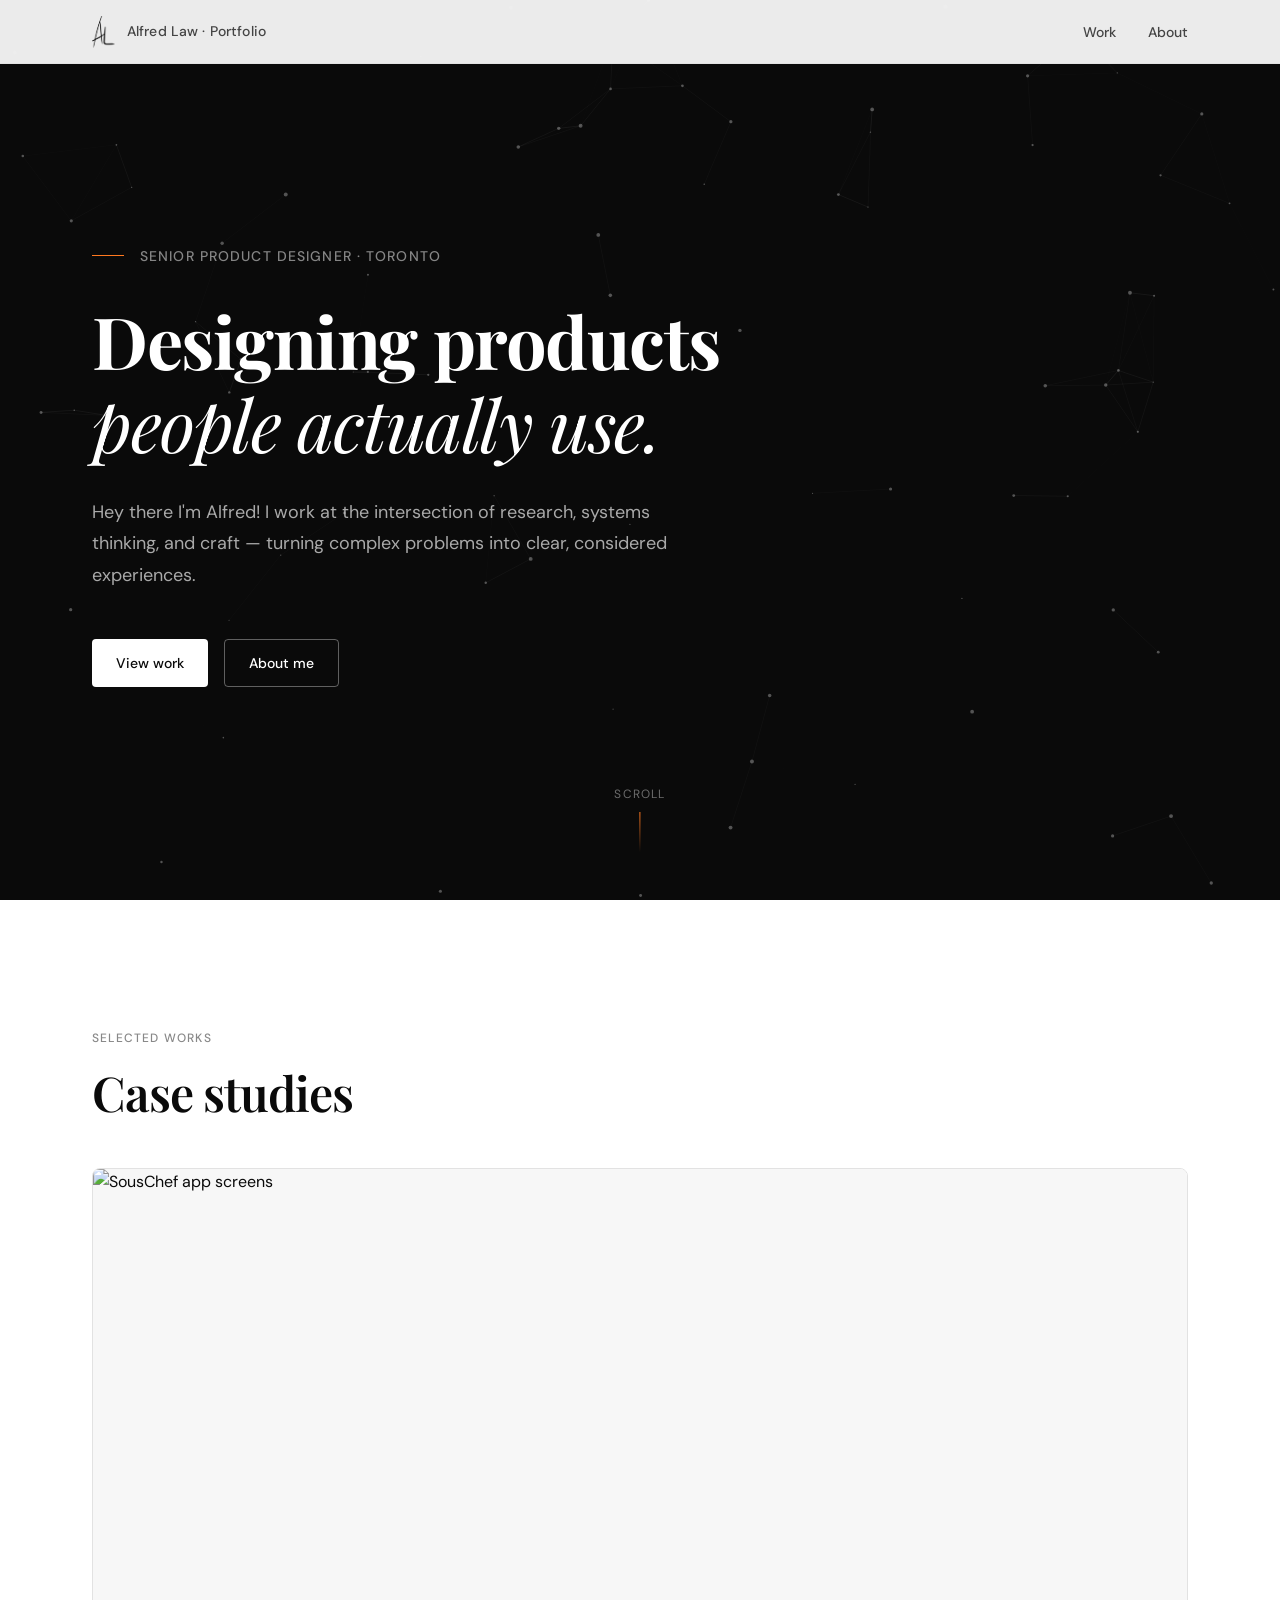
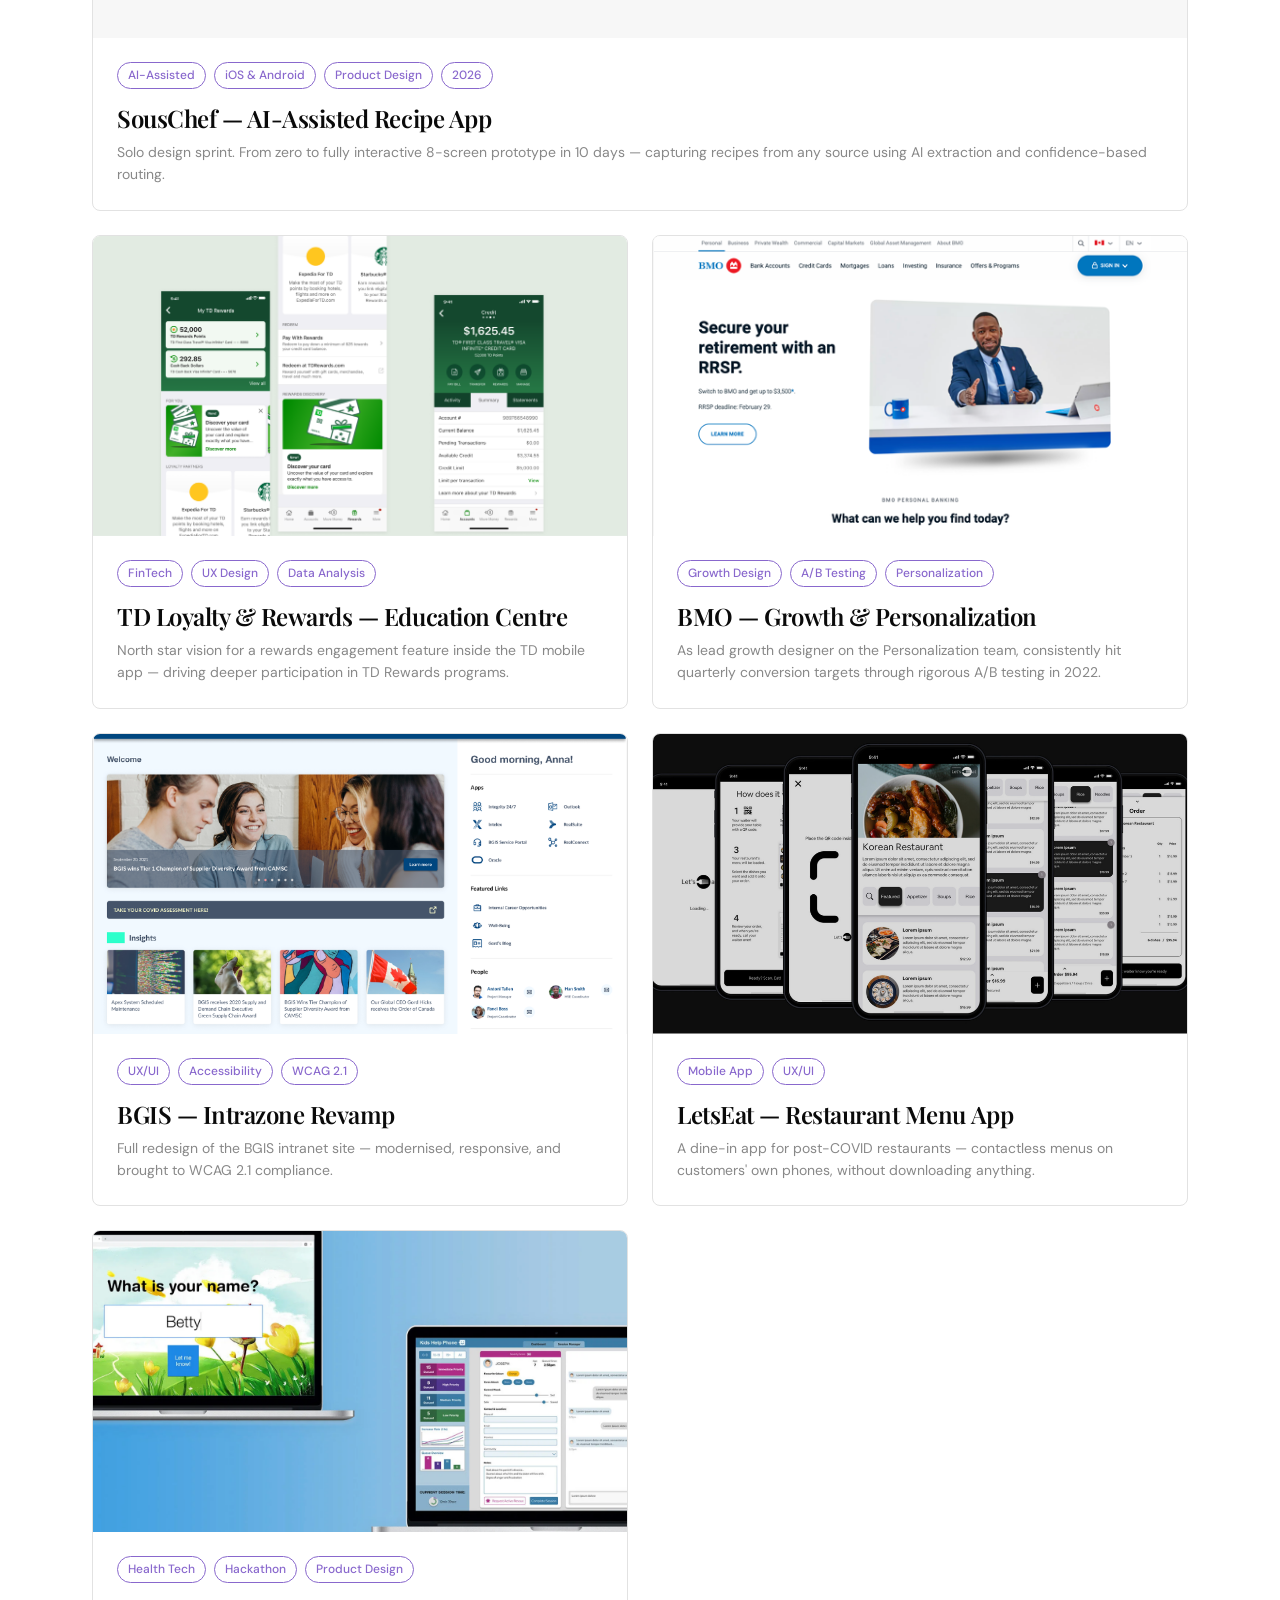
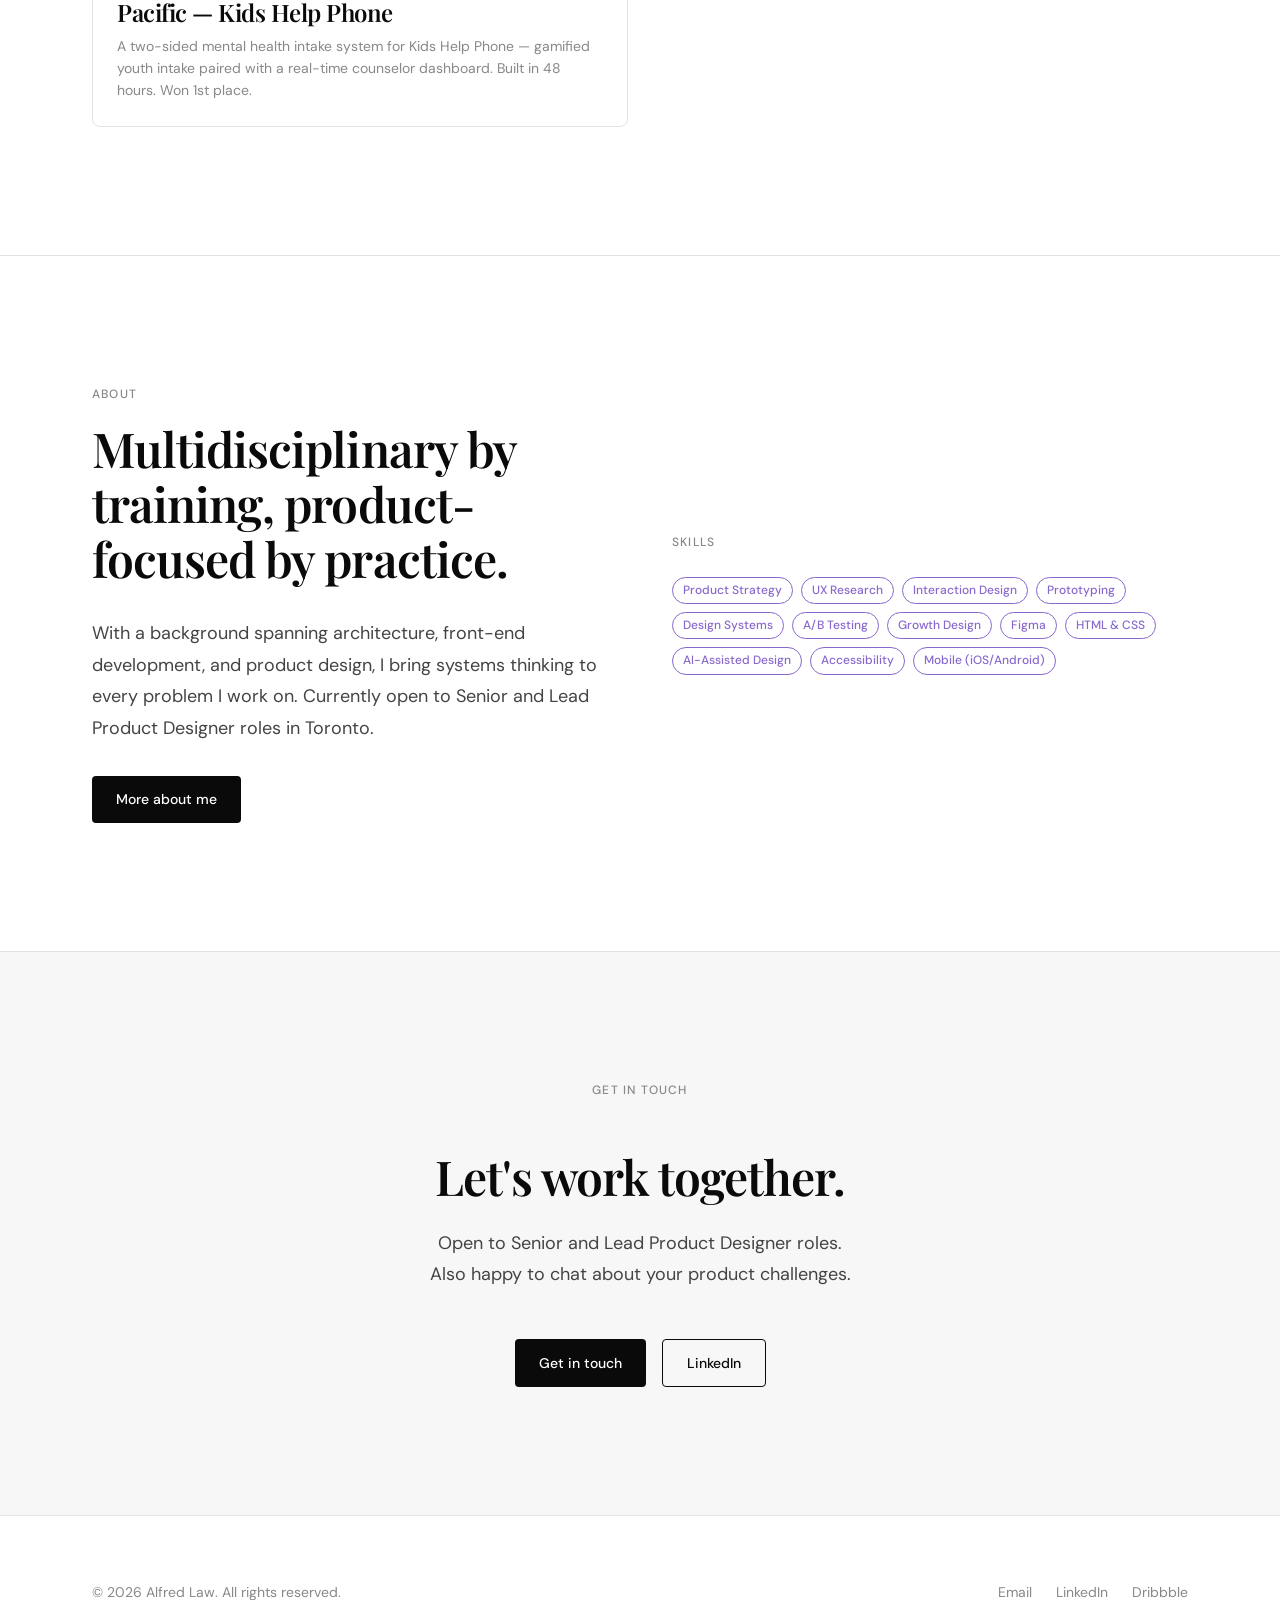
==== index.html @ 8d97e43a "Add purple and orange highlight to design system; apply across all pages - --color-mint (#B3EFC3): A" ====
<!DOCTYPE html>
<html lang="en">
<head>
  <meta charset="UTF-8" />
  <meta name="viewport" content="width=device-width, initial-scale=1.0" />
  <title>Alfred Law — Senior Product Designer</title>
  <meta name="description" content="Alfred Law is a Senior Product Designer based in Toronto, specialising in FinTech and consumer mobile products." />
  <link rel="stylesheet" href="style.css" />
  <style>
    /* ── Hero ── */
    .hero {
      position: relative;
      min-height: 100svh;
      display: flex;
      align-items: center;
      overflow: hidden;
      background: var(--color-ink);
    }

    #hero-canvas {
      position: absolute;
      inset: 0;
      width: 100%;
      height: 100%;
      pointer-events: none;
    }

    .hero__content {
      position: relative;
      z-index: 1;
      padding: var(--space-16) 0 var(--space-12);
    }

    .hero__eyebrow {
      display: flex;
      align-items: center;
      gap: var(--space-2);
      margin-bottom: var(--space-4);
    }

    .hero__eyebrow::before {
      content: '';
      display: block;
      width: 32px;
      height: 1px;
      background: var(--color-highlight);
    }

    /* Inverted hero text & controls */
    .hero .label { color: rgba(255,255,255,0.5); font-size: var(--size-sm); letter-spacing: 0.08em; }
    .hero h1 { color: var(--color-bg); }
    .hero .hero__sub { color: rgba(255,255,255,0.65); }
    .hero .btn--primary { background: var(--color-bg); color: var(--color-ink); }
    .hero .btn--primary:hover { background: rgba(255,255,255,0.85); }
    .hero .btn--outline { border-color: rgba(255,255,255,0.35); color: var(--color-bg); }
    .hero .btn--outline:hover { background: rgba(255,255,255,0.1); color: var(--color-bg); }

    .hero__headline {
      margin-bottom: var(--space-4);
    }

    .hero__headline em {
      font-style: italic;
      font-weight: 400;
    }

    .hero__sub {
      margin-bottom: var(--space-6);
      font-size: var(--size-md);
      max-width: 52ch;
    }

    .hero__actions {
      display: flex;
      gap: var(--space-2);
      flex-wrap: wrap;
    }

    .hero__scroll {
      position: absolute;
      bottom: var(--space-6);
      left: 50%;
      transform: translateX(-50%);
      display: flex;
      flex-direction: column;
      align-items: center;
      gap: var(--space-1);
      z-index: 1;
      animation: bounce 2s ease-in-out infinite;
    }

    .hero__scroll span {
      font-size: var(--size-xs);
      letter-spacing: 0.1em;
      text-transform: uppercase;
      color: rgba(255,255,255,0.4);
    }

    .hero__scroll::after {
      content: '';
      display: block;
      width: 1px;
      height: 40px;
      background: linear-gradient(to bottom, var(--color-highlight), transparent);
    }

    @keyframes bounce {
      0%, 100% { transform: translateX(-50%) translateY(0); }
      50%       { transform: translateX(-50%) translateY(6px); }
    }

    /* ── Works ── */
    .works { padding: var(--space-16) 0; }

    .section-header {
      display: flex;
      align-items: flex-end;
      justify-content: space-between;
      margin-bottom: var(--space-6);
    }

    @media (max-width: 640px) {
      .section-header { flex-direction: column; align-items: flex-start; gap: var(--space-2); }
    }

    /* ── About Strip ── */
    .about-strip {
      padding: var(--space-16) 0;
      border-top: 1px solid var(--color-border);
      border-bottom: 1px solid var(--color-border);
    }

    .about-strip__inner {
      display: grid;
      grid-template-columns: 1fr 1fr;
      gap: var(--space-8);
      align-items: center;
    }

    @media (max-width: 768px) {
      .about-strip__inner { grid-template-columns: 1fr; }
    }

    .skills-list {
      display: flex;
      flex-wrap: wrap;
      gap: var(--space-1);
      margin-top: var(--space-3);
    }

    /* ── Contact ── */
    .contact {
      padding: var(--space-16) 0;
      text-align: center;
    }

    .contact h2 { margin-bottom: var(--space-3); }
    .contact p  { margin: 0 auto var(--space-6); }
  </style>
</head>
<body>

  <!-- NAV -->
  <nav class="nav" role="navigation" aria-label="Main">
    <div class="nav__inner">
      <a href="index.html" class="nav__logo" aria-label="Alfred Law — home" style="display:flex;align-items:center;gap:12px;">
        <img src="assets/images/AL.webp" alt="AL" />
        <span style="font-size:var(--size-sm);font-weight:500;color:var(--color-ink-2);letter-spacing:0.01em;">Alfred Law · Portfolio</span>
      </a>
      <ul class="nav__links" id="nav-links" role="list">
        <li><a href="/">Work</a></li>
        <li><a href="about.html">About</a></li>
      </ul>
      <button class="nav__hamburger" aria-label="Toggle menu" aria-expanded="false" aria-controls="nav-links">
        <span></span><span></span><span></span>
      </button>
    </div>
  </nav>

  <!-- HERO -->
  <section class="hero">
    <canvas id="hero-canvas" aria-hidden="true"></canvas>
    <div class="container">
      <div class="hero__content">
        <div class="hero__eyebrow">
          <span class="label">Senior Product Designer · Toronto</span>
        </div>
        <h1 class="hero__headline fade-up">
          Designing products<br>
          <em>people actually use.</em>
        </h1>
        <p class="hero__sub fade-up">
          Hey there I'm Alfred! I work at the intersection of research, systems thinking, and craft — turning complex problems into clear, considered experiences.
        </p>
        <div class="hero__actions fade-up">
          <a href="#works" class="btn btn--primary">View work</a>
          <a href="about.html" class="btn btn--outline">About me</a>
        </div>
      </div>
    </div>
    <div class="hero__scroll" aria-hidden="true">
      <span>Scroll</span>
    </div>
  </section>

  <!-- SELECTED WORKS -->
  <section class="works" id="works">
    <div class="container">
      <div class="section-header">
        <div>
          <p class="label mb-2">Selected works</p>
          <h2>Case studies</h2>
        </div>
      </div>

      <div class="work-grid" data-stagger>

        <!-- SousChef — FEATURED -->
        <a href="work/souschef.html" class="work-card fade-up" style="grid-column: 1 / -1;">
          <div class="work-card__thumb" style="aspect-ratio: 21/9;">
            <img src="assets/images/souschef-cover.png" alt="SousChef app screens" loading="lazy" />
          </div>
          <div class="work-card__body">
            <div class="work-card__tags">
              <span class="tag">AI-Assisted</span>
              <span class="tag">iOS & Android</span>
              <span class="tag">Product Design</span>
              <span class="tag">2026</span>
            </div>
            <h3 class="work-card__title">SousChef — AI-Assisted Recipe App</h3>
            <p class="work-card__desc">Solo design sprint. From zero to fully interactive 8-screen prototype in 10 days — capturing recipes from any source using AI extraction and confidence-based routing.</p>
          </div>
        </a>

        <!-- TD -->
        <a href="work/td-ec.html" class="work-card fade-up">
          <div class="work-card__thumb">
            <img src="assets/images/td-cover.png" alt="TD Loyalty Education Centre" loading="lazy" />
          </div>
          <div class="work-card__body">
            <div class="work-card__tags">
              <span class="tag">FinTech</span>
              <span class="tag">UX Design</span>
              <span class="tag">Data Analysis</span>
            </div>
            <h3 class="work-card__title">TD Loyalty & Rewards — Education Centre</h3>
            <p class="work-card__desc">North star vision for a rewards engagement feature inside the TD mobile app — driving deeper participation in TD Rewards programs.</p>
          </div>
        </a>

        <!-- BMO -->
        <a href="work/bmo.html" class="work-card fade-up">
          <div class="work-card__thumb">
            <img src="assets/images/bmo-cover.png" alt="BMO Personalization" loading="lazy" />
          </div>
          <div class="work-card__body">
            <div class="work-card__tags">
              <span class="tag">Growth Design</span>
              <span class="tag">A/B Testing</span>
              <span class="tag">Personalization</span>
            </div>
            <h3 class="work-card__title">BMO — Growth & Personalization</h3>
            <p class="work-card__desc">As lead growth designer on the Personalization team, consistently hit quarterly conversion targets through rigorous A/B testing in 2022.</p>
          </div>
        </a>

        <!-- BGIS -->
        <a href="work/bgis.html" class="work-card fade-up">
          <div class="work-card__thumb">
            <img src="assets/images/bgis-cover.png" alt="BGIS Intrazone" loading="lazy" />
          </div>
          <div class="work-card__body">
            <div class="work-card__tags">
              <span class="tag">UX/UI</span>
              <span class="tag">Accessibility</span>
              <span class="tag">WCAG 2.1</span>
            </div>
            <h3 class="work-card__title">BGIS — Intrazone Revamp</h3>
            <p class="work-card__desc">Full redesign of the BGIS intranet site — modernised, responsive, and brought to WCAG 2.1 compliance.</p>
          </div>
        </a>

        <!-- LetsEat -->
        <a href="work/letseat.html" class="work-card fade-up">
          <div class="work-card__thumb">
            <img src="assets/images/letseat-cover.png" alt="LetsEat app" loading="lazy" />
          </div>
          <div class="work-card__body">
            <div class="work-card__tags">
              <span class="tag">Mobile App</span>
              <span class="tag">UX/UI</span>
            </div>
            <h3 class="work-card__title">LetsEat — Restaurant Menu App</h3>
            <p class="work-card__desc">A dine-in app for post-COVID restaurants — contactless menus on customers' own phones, without downloading anything.</p>
          </div>
        </a>

        <!-- Pacific -->
        <a href="work/pacific.html" class="work-card fade-up">
          <div class="work-card__thumb">
            <img src="assets/images/pacific-cover.png" alt="Pacific — Kids Help Phone intake system" loading="lazy" />
          </div>
          <div class="work-card__body">
            <div class="work-card__tags">
              <span class="tag">Health Tech</span>
              <span class="tag">Hackathon</span>
              <span class="tag">Product Design</span>
            </div>
            <h3 class="work-card__title">Pacific — Kids Help Phone</h3>
            <p class="work-card__desc">A two-sided mental health intake system for Kids Help Phone — gamified youth intake paired with a real-time counselor dashboard. Built in 48 hours. Won 1st place.</p>
          </div>
        </a>

      </div>
    </div>
  </section>

  <!-- ABOUT STRIP -->
  <section class="about-strip">
    <div class="container">
      <div class="about-strip__inner">
        <div class="fade-up">
          <p class="label mb-2">About</p>
          <h2 class="mb-4">Multidisciplinary by training, product-focused by practice.</h2>
          <p>With a background spanning architecture, front-end development, and product design, I bring systems thinking to every problem I work on. Currently open to Senior and Lead Product Designer roles in Toronto.</p>
          <div class="hero__actions" style="margin-top: var(--space-4);">
            <a href="about.html" class="btn btn--primary">More about me</a>
          </div>
        </div>
        <div class="fade-up">
          <p class="label mb-2">Skills</p>
          <div class="skills-list">
            <span class="tag">Product Strategy</span>
            <span class="tag">UX Research</span>
            <span class="tag">Interaction Design</span>
            <span class="tag">Prototyping</span>
            <span class="tag">Design Systems</span>
            <span class="tag">A/B Testing</span>
            <span class="tag">Growth Design</span>
            <span class="tag">Figma</span>
            <span class="tag">HTML & CSS</span>
            <span class="tag">AI-Assisted Design</span>
            <span class="tag">Accessibility</span>
            <span class="tag">Mobile (iOS/Android)</span>
          </div>
        </div>
      </div>
    </div>
  </section>

  <!-- CONTACT -->
  <section class="contact" style="background:#f7f7f7;">
    <div class="container">
      <p class="label mb-2">Get in touch</p>
      <h2 class="mb-4 fade-up">Let's work together.</h2>
      <p class="fade-up">Open to Senior and Lead Product Designer roles.<br>Also happy to chat about your product challenges.</p>
      <div class="hero__actions" style="justify-content: center;" class="fade-up">
        <a href="mailto:alfred.lawsn@gmail.com" class="btn btn--primary">Get in touch</a>
        <a href="https://www.linkedin.com/in/alfredlaw/" target="_blank" rel="noopener" class="btn btn--outline">LinkedIn</a>
      </div>
    </div>
  </section>

  <!-- FOOTER -->
  <footer class="footer">
    <div class="container">
      <div class="footer__inner">
        <p class="footer__copy">© 2026 Alfred Law. All rights reserved.</p>
        <div class="footer__links">
          <a href="mailto:alfred.lawsn@gmail.com">Email</a>
          <a href="https://www.linkedin.com/in/alfredlaw/" target="_blank" rel="noopener">LinkedIn</a>
          <a href="https://dribbble.com/iamalfred" target="_blank" rel="noopener">Dribbble</a>
        </div>
      </div>
    </div>
  </footer>

  <script src="script.js"></script>
  <script>
    // ── Hero Canvas Animation ──────────────────
    (() => {
      const canvas = document.getElementById('hero-canvas');
      const ctx    = canvas.getContext('2d');
      let W, H, particles;
      let mouse = { x: -9999, y: -9999 };

      const COUNT       = 80;
      const MAX_DIST    = 120;
      const MOUSE_DIST  = 160;

      function resize() {
        W = canvas.width  = canvas.offsetWidth;
        H = canvas.height = canvas.offsetHeight;
        init();
      }

      function init() {
        particles = Array.from({ length: COUNT }, () => ({
          x:  Math.random() * W,
          y:  Math.random() * H,
          vx: (Math.random() - 0.5) * 0.3,
          vy: (Math.random() - 0.5) * 0.3,
          r:  Math.random() * 1.5 + 0.5,
        }));
      }

      function draw() {
        ctx.clearRect(0, 0, W, H);

        // Move
        particles.forEach(p => {
          p.x += p.vx;
          p.y += p.vy;
          if (p.x < 0 || p.x > W) p.vx *= -1;
          if (p.y < 0 || p.y > H) p.vy *= -1;
        });

        // Lines
        for (let i = 0; i < particles.length; i++) {
          for (let j = i + 1; j < particles.length; j++) {
            const dx   = particles[i].x - particles[j].x;
            const dy   = particles[i].y - particles[j].y;
            const dist = Math.sqrt(dx * dx + dy * dy);
            if (dist < MAX_DIST) {
              ctx.beginPath();
              ctx.moveTo(particles[i].x, particles[i].y);
              ctx.lineTo(particles[j].x, particles[j].y);
              ctx.strokeStyle = `rgba(255,255,255,${0.12 * (1 - dist / MAX_DIST)})`;
              ctx.lineWidth   = 0.6;
              ctx.stroke();
            }
          }

          // Mouse repel
          const mdx  = particles[i].x - mouse.x;
          const mdy  = particles[i].y - mouse.y;
          const mdist = Math.sqrt(mdx * mdx + mdy * mdy);
          if (mdist < MOUSE_DIST) {
            const force = (MOUSE_DIST - mdist) / MOUSE_DIST * 0.6;
            particles[i].vx += (mdx / mdist) * force;
            particles[i].vy += (mdy / mdist) * force;
            // Dampen
            particles[i].vx *= 0.95;
            particles[i].vy *= 0.95;
          }
        }

        // Dots
        particles.forEach(p => {
          ctx.beginPath();
          ctx.arc(p.x, p.y, p.r, 0, Math.PI * 2);
          ctx.fillStyle = 'rgba(255,255,255,0.3)';
          ctx.fill();
        });

        requestAnimationFrame(draw);
      }

      window.addEventListener('resize', resize);
      document.addEventListener('mousemove', e => {
        const rect = canvas.getBoundingClientRect();
        mouse.x = e.clientX - rect.left;
        mouse.y = e.clientY - rect.top;
      });

      // Respect reduced motion
      if (!window.matchMedia('(prefers-reduced-motion: reduce)').matches) {
        resize();
        draw();
      }
    })();
  </script>
</body>
</html>
---- style.css ----
/* ============================================
   ALFRED LAW — DESIGN SYSTEM
   Black & White Editorial
   ============================================ */

@import url('https://fonts.googleapis.com/css2?family=Playfair+Display:ital,wght@0,400;0,600;0,700;1,400&family=DM+Sans:wght@300;400;500&display=swap');

/* ── Tokens ── */
:root {
  --color-bg:           #FFFFFF;
  --color-surface:      #F7F7F7;
  --color-ink:          #0A0A0A;
  --color-ink-2:        #444444;
  --color-ink-3:        #888888;
  --color-border:       #E2E2E2;
  --color-accent:       #0A0A0A;
  --color-mint:         #B3EFC3;
  --color-purple:       #8968CD;
  --color-highlight:    #FF781F;

  --font-display:       'Playfair Display', Georgia, serif;
  --font-body:          'DM Sans', system-ui, sans-serif;

  --size-xs:  0.75rem;   /* 12px */
  --size-sm:  0.875rem;  /* 14px */
  --size-base:1rem;      /* 16px */
  --size-md:  1.125rem;  /* 18px */
  --size-lg:  1.5rem;    /* 24px */
  --size-xl:  2rem;      /* 32px */
  --size-2xl: 3rem;      /* 48px */
  --size-3xl: 4.5rem;    /* 72px */

  --space-1:  0.5rem;
  --space-2:  1rem;
  --space-3:  1.5rem;
  --space-4:  2rem;
  --space-6:  3rem;
  --space-8:  4rem;
  --space-12: 6rem;
  --space-16: 8rem;

  --radius-sm: 4px;
  --radius-md: 8px;

  --transition: 200ms ease;
  --max-width: 1160px;
}

/* ── Reset ── */
*, *::before, *::after { box-sizing: border-box; margin: 0; padding: 0; }

html { scroll-behavior: smooth; font-size: 16px; }

body {
  font-family: var(--font-body);
  background: var(--color-bg);
  color: var(--color-ink);
  line-height: 1.6;
  -webkit-font-smoothing: antialiased;
}

img { display: block; max-width: 100%; }
a { color: inherit; text-decoration: none; }
ul { list-style: none; }

/* ── Typography ── */
h1, h2, h3 {
  font-family: var(--font-display);
  line-height: 1.15;
  letter-spacing: -0.02em;
}

h1 { font-size: clamp(2.5rem, 6vw, var(--size-3xl)); font-weight: 700; }
h2 { font-size: clamp(1.75rem, 4vw, var(--size-2xl)); font-weight: 600; }
h3 { font-size: clamp(1.25rem, 2.5vw, var(--size-xl)); font-weight: 600; }

p {
  font-size: var(--size-md);
  color: var(--color-ink-2);
  line-height: 1.75;
  max-width: 65ch;
}

.label {
  font-family: var(--font-body);
  font-size: var(--size-xs);
  font-weight: 500;
  letter-spacing: 0.1em;
  text-transform: uppercase;
  color: var(--color-ink-3);
}

/* ── Layout ── */
.container {
  width: 100%;
  max-width: var(--max-width);
  margin: 0 auto;
  padding: 0 var(--space-4);
}

@media (max-width: 768px) {
  .container { padding: 0 var(--space-2); }
}

/* ── Nav ── */
.nav {
  position: fixed;
  top: 0; left: 0; right: 0;
  z-index: 100;
  background: rgba(255, 255, 255, 0.92);
  backdrop-filter: blur(12px);
  border-bottom: 1px solid var(--color-border);
  height: 64px;
  display: flex;
  align-items: center;
}

.nav__inner {
  display: flex;
  align-items: center;
  justify-content: space-between;
  width: 100%;
  max-width: var(--max-width);
  margin: 0 auto;
  padding: 0 var(--space-4);
}

.nav__logo img {
  height: 32px;
  width: auto;
}

.nav__links {
  display: flex;
  align-items: center;
  gap: var(--space-4);
}

.nav__links a {
  font-size: var(--size-sm);
  font-weight: 500;
  color: var(--color-ink-2);
  transition: color var(--transition);
}

.nav__links a:hover { color: var(--color-highlight); }

.nav__links a.active {
  color: var(--color-ink);
  border-bottom: 1px solid var(--color-highlight);
  padding-bottom: 2px;
}

.nav__cta {
  font-size: var(--size-sm);
  font-weight: 500;
  padding: var(--space-1) var(--space-3);
  border: 1px solid var(--color-ink);
  border-radius: var(--radius-sm);
  transition: background var(--transition), color var(--transition);
}

.nav__cta:hover {
  background: var(--color-highlight);
  color: var(--color-bg);
  border-color: var(--color-highlight);
}

/* Mobile nav */
.nav__hamburger {
  display: none;
  flex-direction: column;
  gap: 5px;
  cursor: pointer;
  padding: var(--space-1);
}

.nav__hamburger span {
  display: block;
  width: 24px;
  height: 1.5px;
  background: var(--color-ink);
  transition: transform var(--transition), opacity var(--transition);
}

@media (max-width: 768px) {
  .nav__hamburger { display: flex; }

  .nav__links {
    display: none;
    position: fixed;
    inset: 64px 0 0 0;
    background: var(--color-bg);
    flex-direction: column;
    justify-content: center;
    align-items: center;
    gap: var(--space-4);
    font-size: var(--size-lg);
  }

  .nav__links.open { display: flex; }
  .nav__cta { display: none; }
}

/* ── Buttons ── */
.btn {
  display: inline-flex;
  align-items: center;
  gap: var(--space-1);
  font-family: var(--font-body);
  font-size: var(--size-sm);
  font-weight: 500;
  padding: 0.75rem var(--space-3);
  border-radius: var(--radius-sm);
  transition: all var(--transition);
  cursor: pointer;
  border: none;
}

.btn--primary {
  background: var(--color-ink);
  color: var(--color-bg);
}

.btn--primary:hover {
  background: #333;
}

.btn--outline {
  background: transparent;
  color: var(--color-ink);
  border: 1px solid var(--color-ink);
}

.btn--outline:hover {
  background: var(--color-ink);
  color: var(--color-bg);
}

/* ── Work Grid ── */
.work-grid {
  display: grid;
  grid-template-columns: repeat(2, 1fr);
  gap: var(--space-3);
}

@media (max-width: 768px) {
  .work-grid { grid-template-columns: 1fr; }
}

.work-card {
  display: block;
  border: 1px solid var(--color-border);
  border-radius: var(--radius-md);
  overflow: hidden;
  transition: transform var(--transition), box-shadow var(--transition);
  background: var(--color-bg);
}

.work-card:hover {
  transform: translateY(-4px);
  box-shadow: 0 12px 40px rgba(0,0,0,0.08);
}

.work-card__thumb {
  aspect-ratio: 16/9;
  background: var(--color-surface);
  overflow: hidden;
}

.work-card__thumb img {
  width: 100%;
  height: 100%;
  object-fit: cover;
  transition: transform 400ms ease;
}

.work-card:hover .work-card__thumb img {
  transform: scale(1.03);
}

.work-card__body {
  padding: var(--space-3);
}

.work-card__tags {
  display: flex;
  flex-wrap: wrap;
  gap: var(--space-1);
  margin-bottom: var(--space-2);
}

.tag {
  font-size: var(--size-xs);
  font-weight: 500;
  padding: 3px 10px;
  border: 1px solid var(--color-purple);
  border-radius: 100px;
  color: var(--color-purple);
}

.work-card__title {
  font-family: var(--font-display);
  font-size: var(--size-lg);
  margin-bottom: var(--space-1);
}

.work-card__desc {
  font-size: var(--size-sm);
  color: var(--color-ink-3);
  line-height: 1.6;
  max-width: none;
}

/* ── Case Study ── */
.case-hero {
  padding: calc(64px + var(--space-12)) 0 var(--space-8);
  border-bottom: 1px solid var(--color-border);
}

.case-meta {
  display: grid;
  grid-template-columns: repeat(auto-fit, minmax(120px, 1fr));
  gap: var(--space-3);
  padding: var(--space-6) 0;
  border-top: 1px solid var(--color-border);
  border-bottom: 1px solid var(--color-border);
  margin: var(--space-6) 0;
}

.case-meta__item {}
.case-meta__label {
  font-size: var(--size-xs);
  text-transform: uppercase;
  letter-spacing: 0.1em;
  color: var(--color-ink-3);
  margin-bottom: var(--space-1);
}
.case-meta__value {
  font-size: var(--size-sm);
  font-weight: 500;
}

.case-section {
  padding: var(--space-12) 0;
  border-bottom: 1px solid var(--color-border);
}

.case-section:last-child { border-bottom: none; }

.case-section__eyebrow {
  font-size: var(--size-xs);
  text-transform: uppercase;
  letter-spacing: 0.1em;
  color: var(--color-ink-3);
  margin-bottom: var(--space-2);
}

.case-section h2 { margin-bottom: var(--space-3); }
.case-section p  { margin-bottom: var(--space-3); }

.case-image {
  width: 100%;
  border-radius: var(--radius-md);
  border: 1px solid var(--color-border);
  margin: var(--space-4) 0;
}

.ai-note {
  background: var(--color-mint);
  border-left: 2px solid var(--color-ink);
  padding: var(--space-3) var(--space-4);
  border-radius: 0 var(--radius-sm) var(--radius-sm) 0;
  margin: var(--space-4) 0;
}

.ai-note p {
  font-size: var(--size-sm);
  color: var(--color-ink-2);
  margin: 0;
}

/* ── Footer ── */
.footer {
  padding: var(--space-8) 0;
  border-top: 1px solid var(--color-border);
}

.footer__inner {
  display: flex;
  align-items: center;
  justify-content: space-between;
}

.footer__copy {
  font-size: var(--size-sm);
  color: var(--color-ink-3);
}

.footer__links {
  display: flex;
  gap: var(--space-3);
}

.footer__links a {
  font-size: var(--size-sm);
  color: var(--color-ink-3);
  transition: color var(--transition);
}

.footer__links a:hover { color: var(--color-highlight); }

@media (max-width: 768px) {
  .footer__inner { flex-direction: column; gap: var(--space-2); text-align: center; }
}

/* ── Utilities ── */
.pt-nav { padding-top: calc(64px + var(--space-12)); }
.section { padding: var(--space-12) 0; }
.section--lg { padding: var(--space-16) 0; }
.text-center { text-align: center; }
.mb-2 { margin-bottom: var(--space-2); }
.mb-4 { margin-bottom: var(--space-4); }
.mb-6 { margin-bottom: var(--space-6); }

/* ── Animations ── */
@media (prefers-reduced-motion: no-preference) {
  .fade-up {
    opacity: 0;
    transform: translateY(20px);
    transition: opacity 600ms ease, transform 600ms ease;
  }
  .fade-up.visible {
    opacity: 1;
    transform: translateY(0);
  }
}
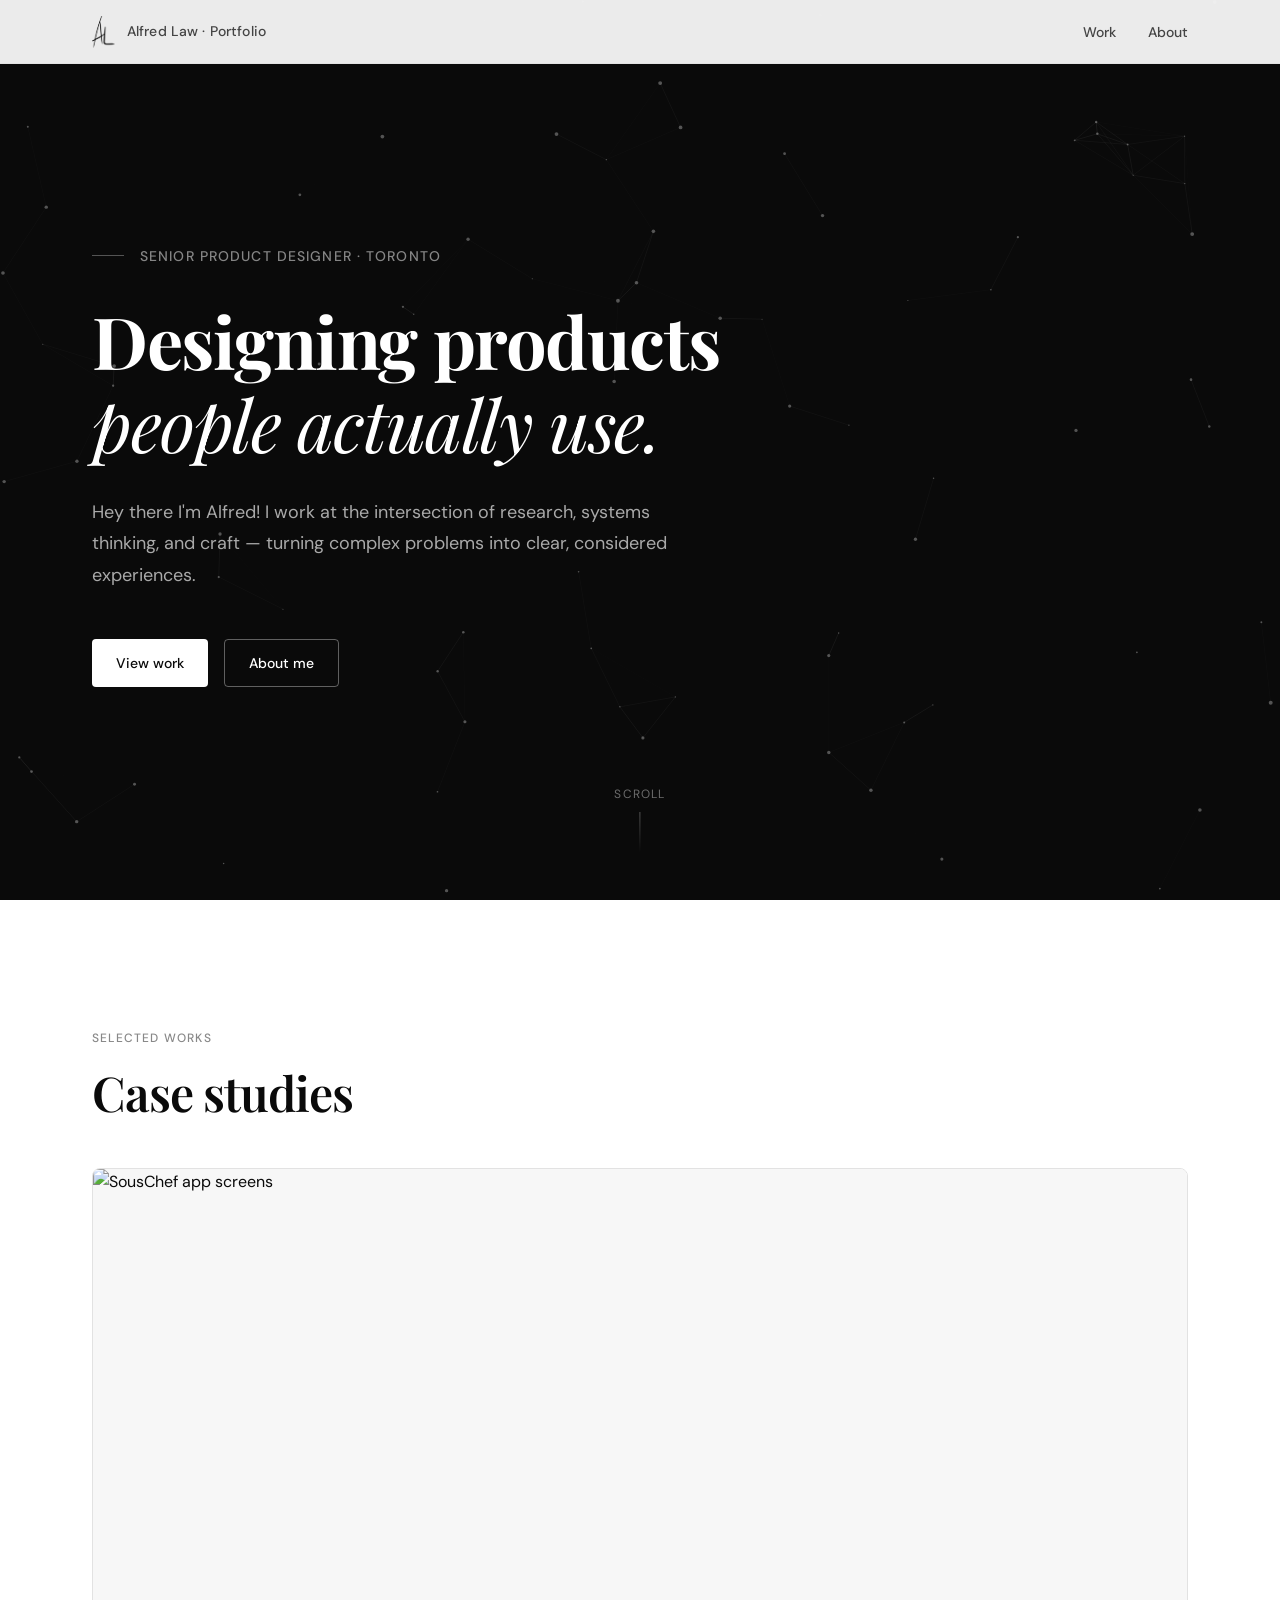
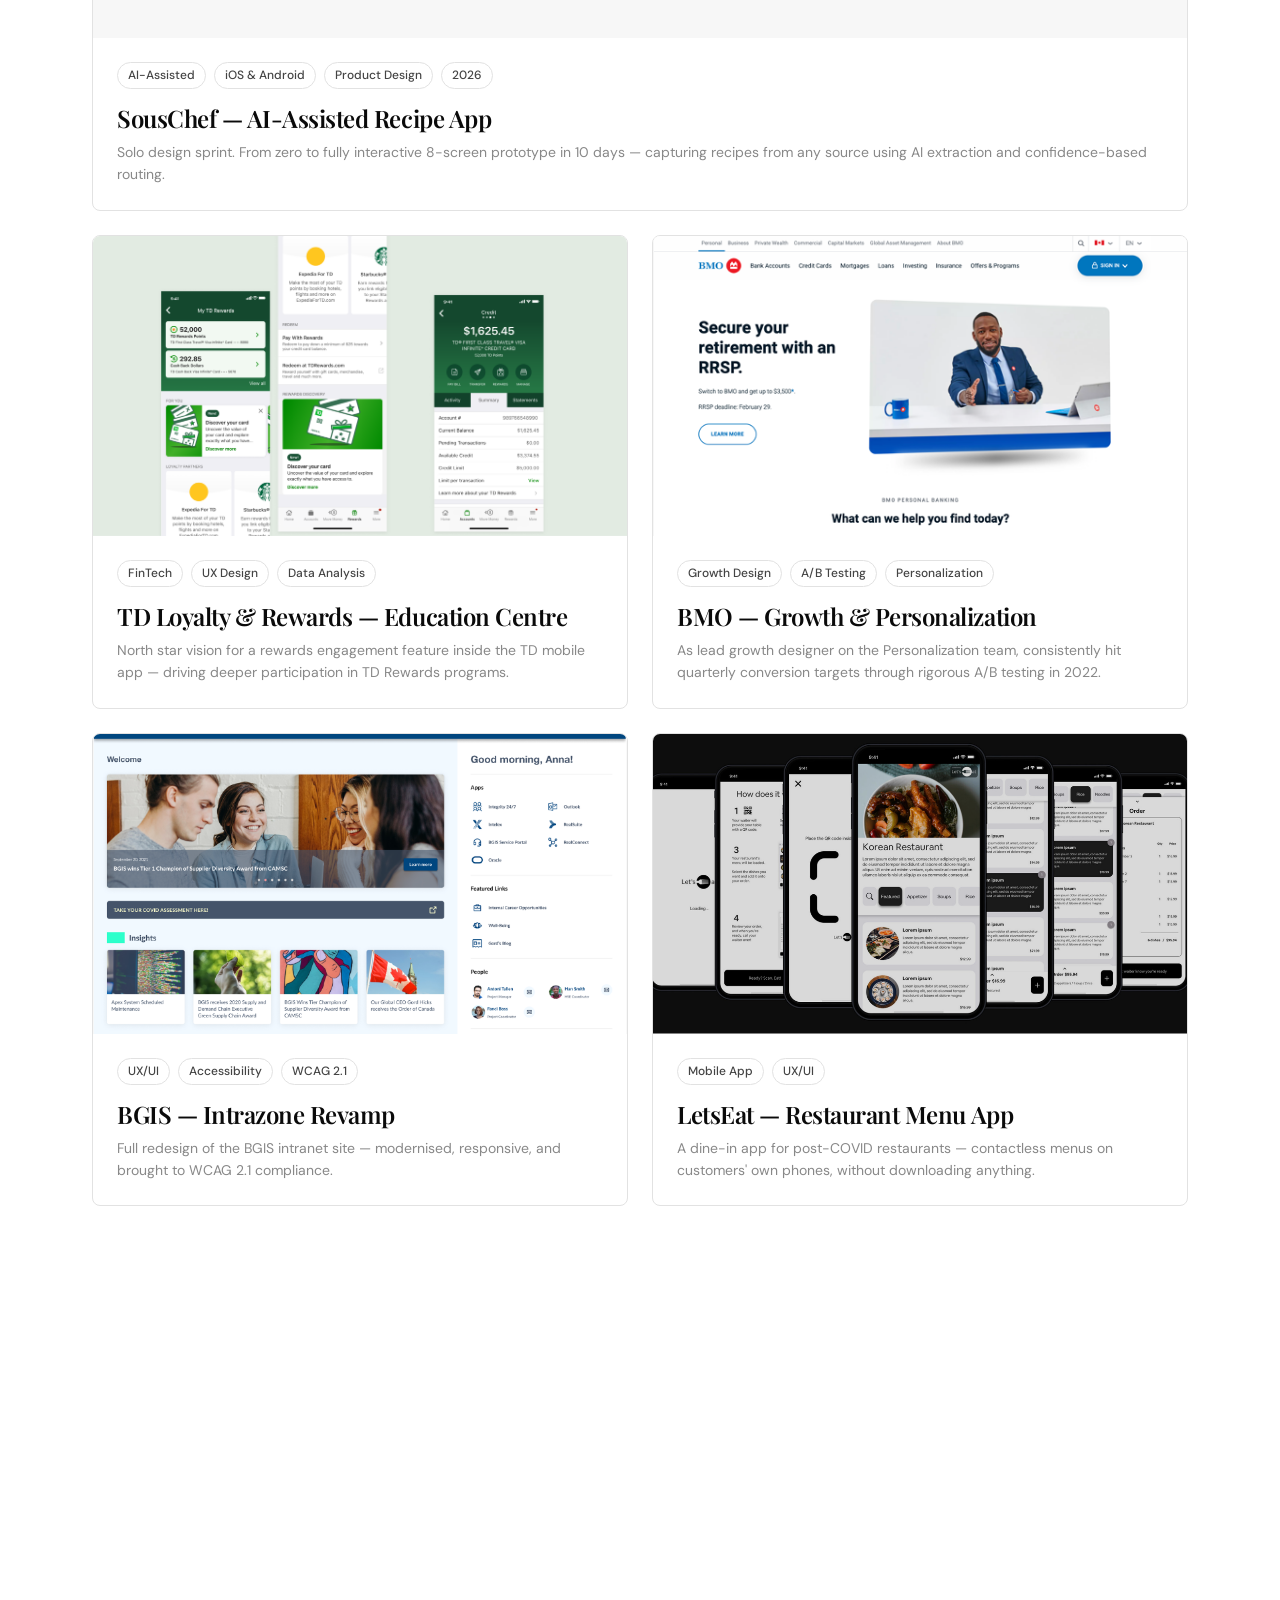
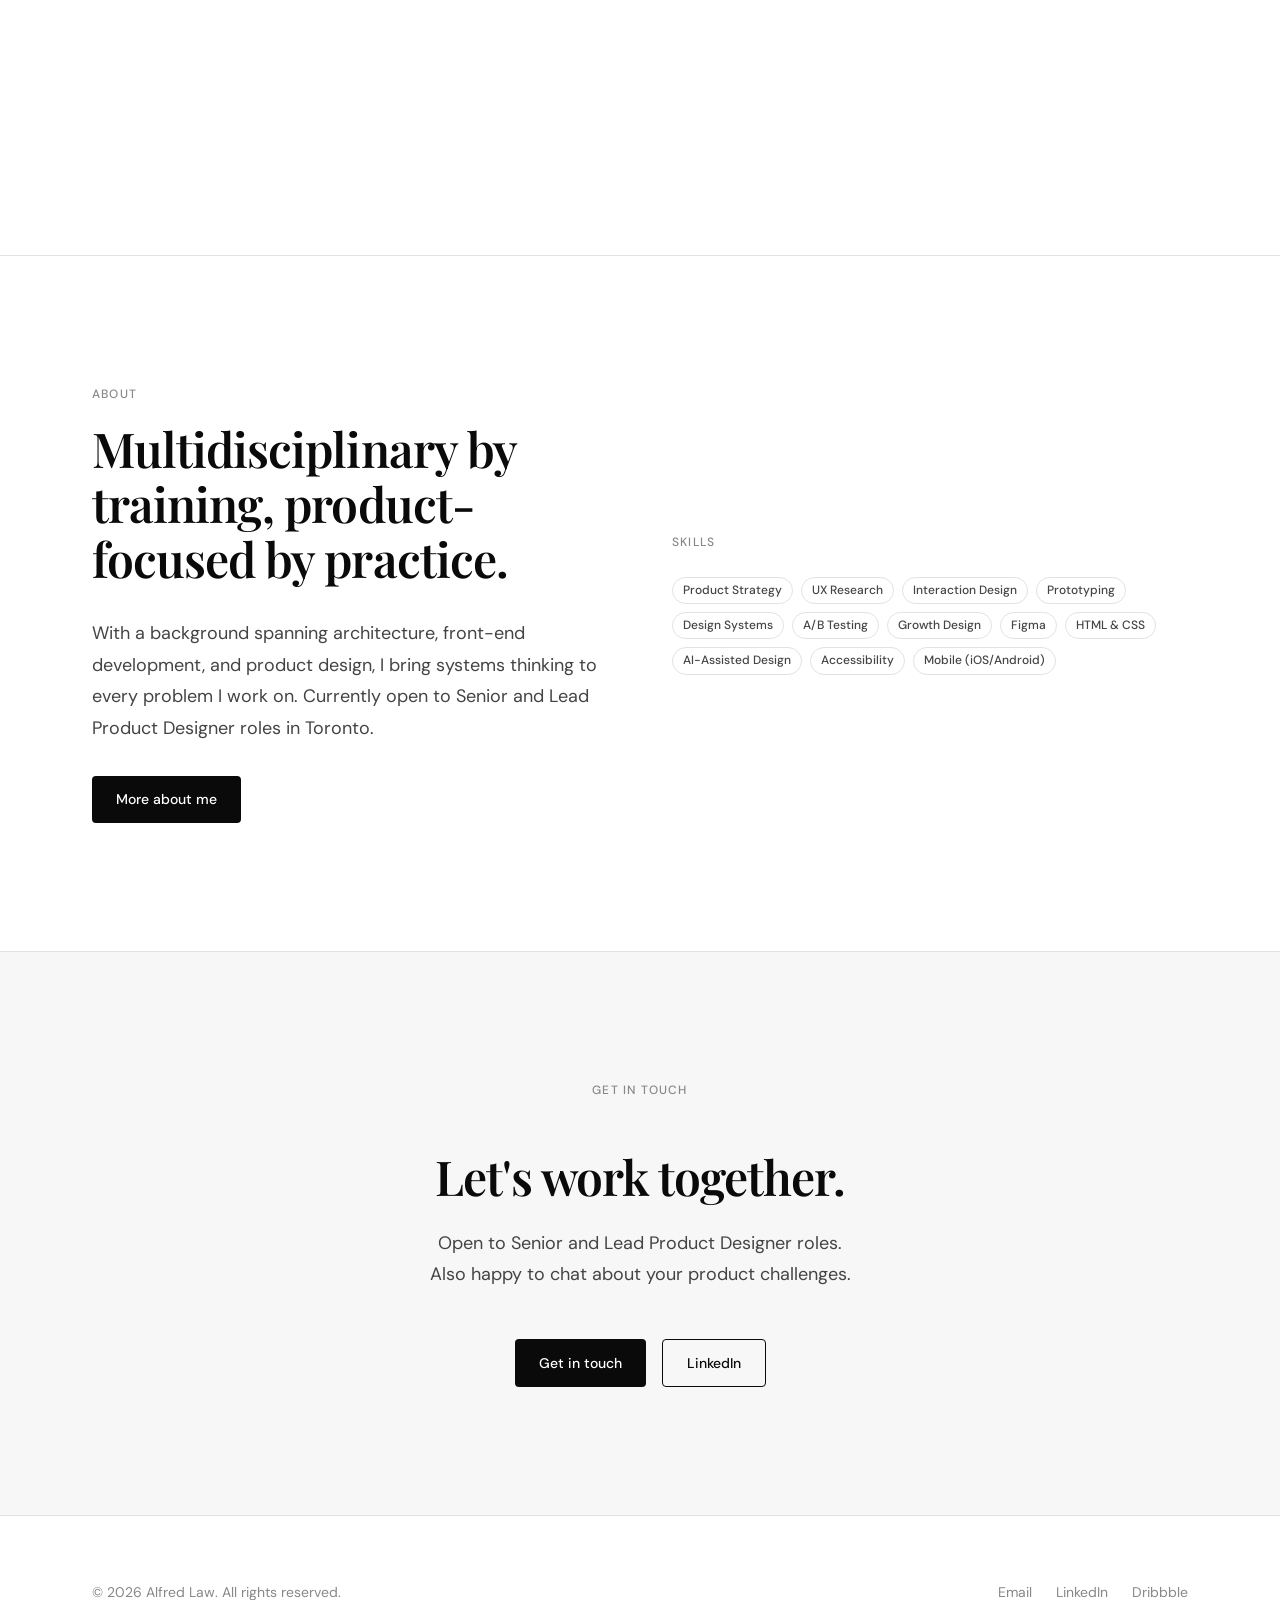
==== commit 4c29970f: "Update TD case study — images, design system color cleanup - Add td-decision1/2/3 images to design d" ====
--- a/index.html
+++ b/index.html
@@ -43,7 +43,7 @@
       display: block;
       width: 32px;
       height: 1px;
-      background: var(--color-highlight);
+      background: rgba(255,255,255,0.3);
     }
 
     /* Inverted hero text & controls */
@@ -101,7 +101,7 @@
       display: block;
       width: 1px;
       height: 40px;
-      background: linear-gradient(to bottom, var(--color-highlight), transparent);
+      background: linear-gradient(to bottom, rgba(255,255,255,0.3), transparent);
     }
 
     @keyframes bounce {
--- a/style.css
+++ b/style.css
@@ -15,8 +15,6 @@
   --color-border:       #E2E2E2;
   --color-accent:       #0A0A0A;
   --color-mint:         #B3EFC3;
-  --color-purple:       #8968CD;
-  --color-highlight:    #FF781F;
 
   --font-display:       'Playfair Display', Georgia, serif;
   --font-body:          'DM Sans', system-ui, sans-serif;
@@ -143,11 +141,11 @@
   transition: color var(--transition);
 }
 
-.nav__links a:hover { color: var(--color-highlight); }
+.nav__links a:hover { color: var(--color-ink); }
 
 .nav__links a.active {
   color: var(--color-ink);
-  border-bottom: 1px solid var(--color-highlight);
+  border-bottom: 1px solid var(--color-ink);
   padding-bottom: 2px;
 }
 
@@ -161,9 +159,8 @@
 }
 
 .nav__cta:hover {
-  background: var(--color-highlight);
+  background: var(--color-ink);
   color: var(--color-bg);
-  border-color: var(--color-highlight);
 }
 
 /* Mobile nav */
@@ -294,9 +291,9 @@
   font-size: var(--size-xs);
   font-weight: 500;
   padding: 3px 10px;
-  border: 1px solid var(--color-purple);
+  border: 1px solid var(--color-border);
   border-radius: 100px;
-  color: var(--color-purple);
+  color: var(--color-ink-2);
 }
 
 .work-card__title {
@@ -408,7 +405,7 @@
   transition: color var(--transition);
 }
 
-.footer__links a:hover { color: var(--color-highlight); }
+.footer__links a:hover { color: var(--color-ink); }
 
 @media (max-width: 768px) {
   .footer__inner { flex-direction: column; gap: var(--space-2); text-align: center; }
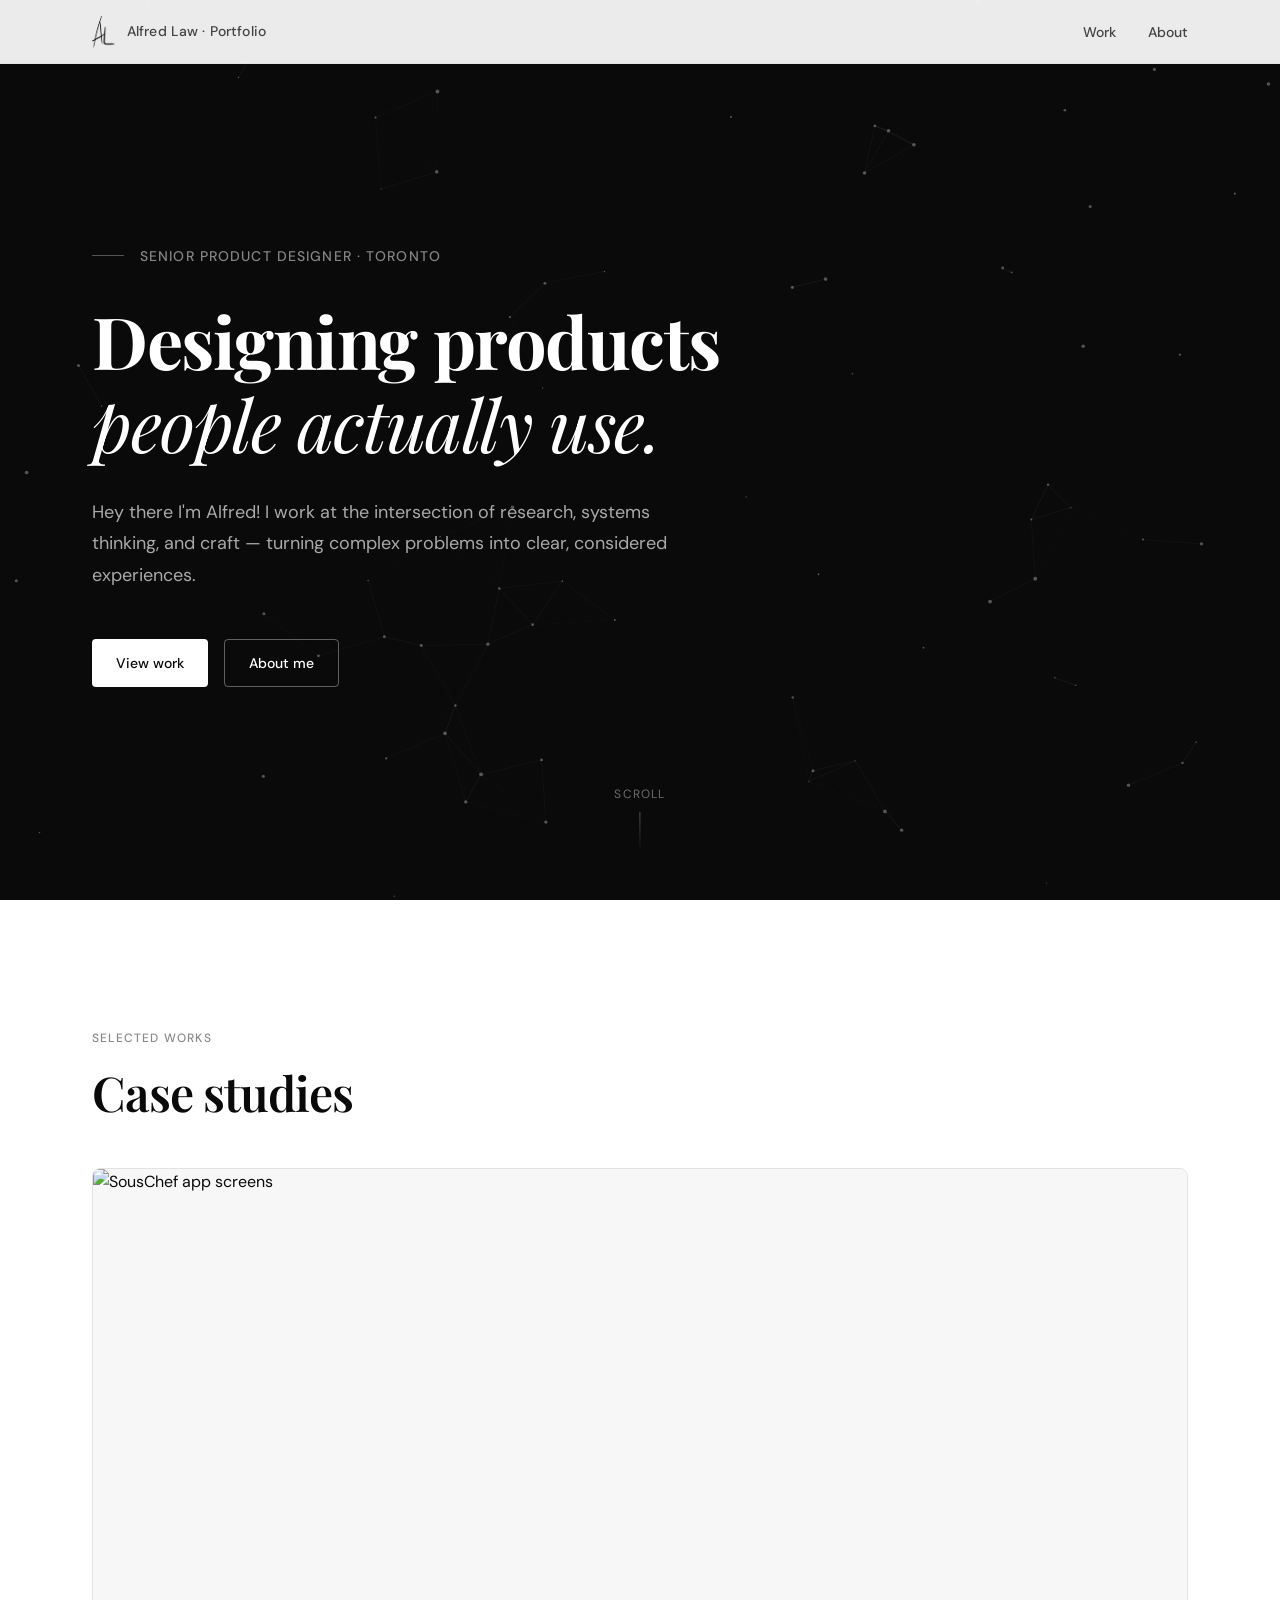
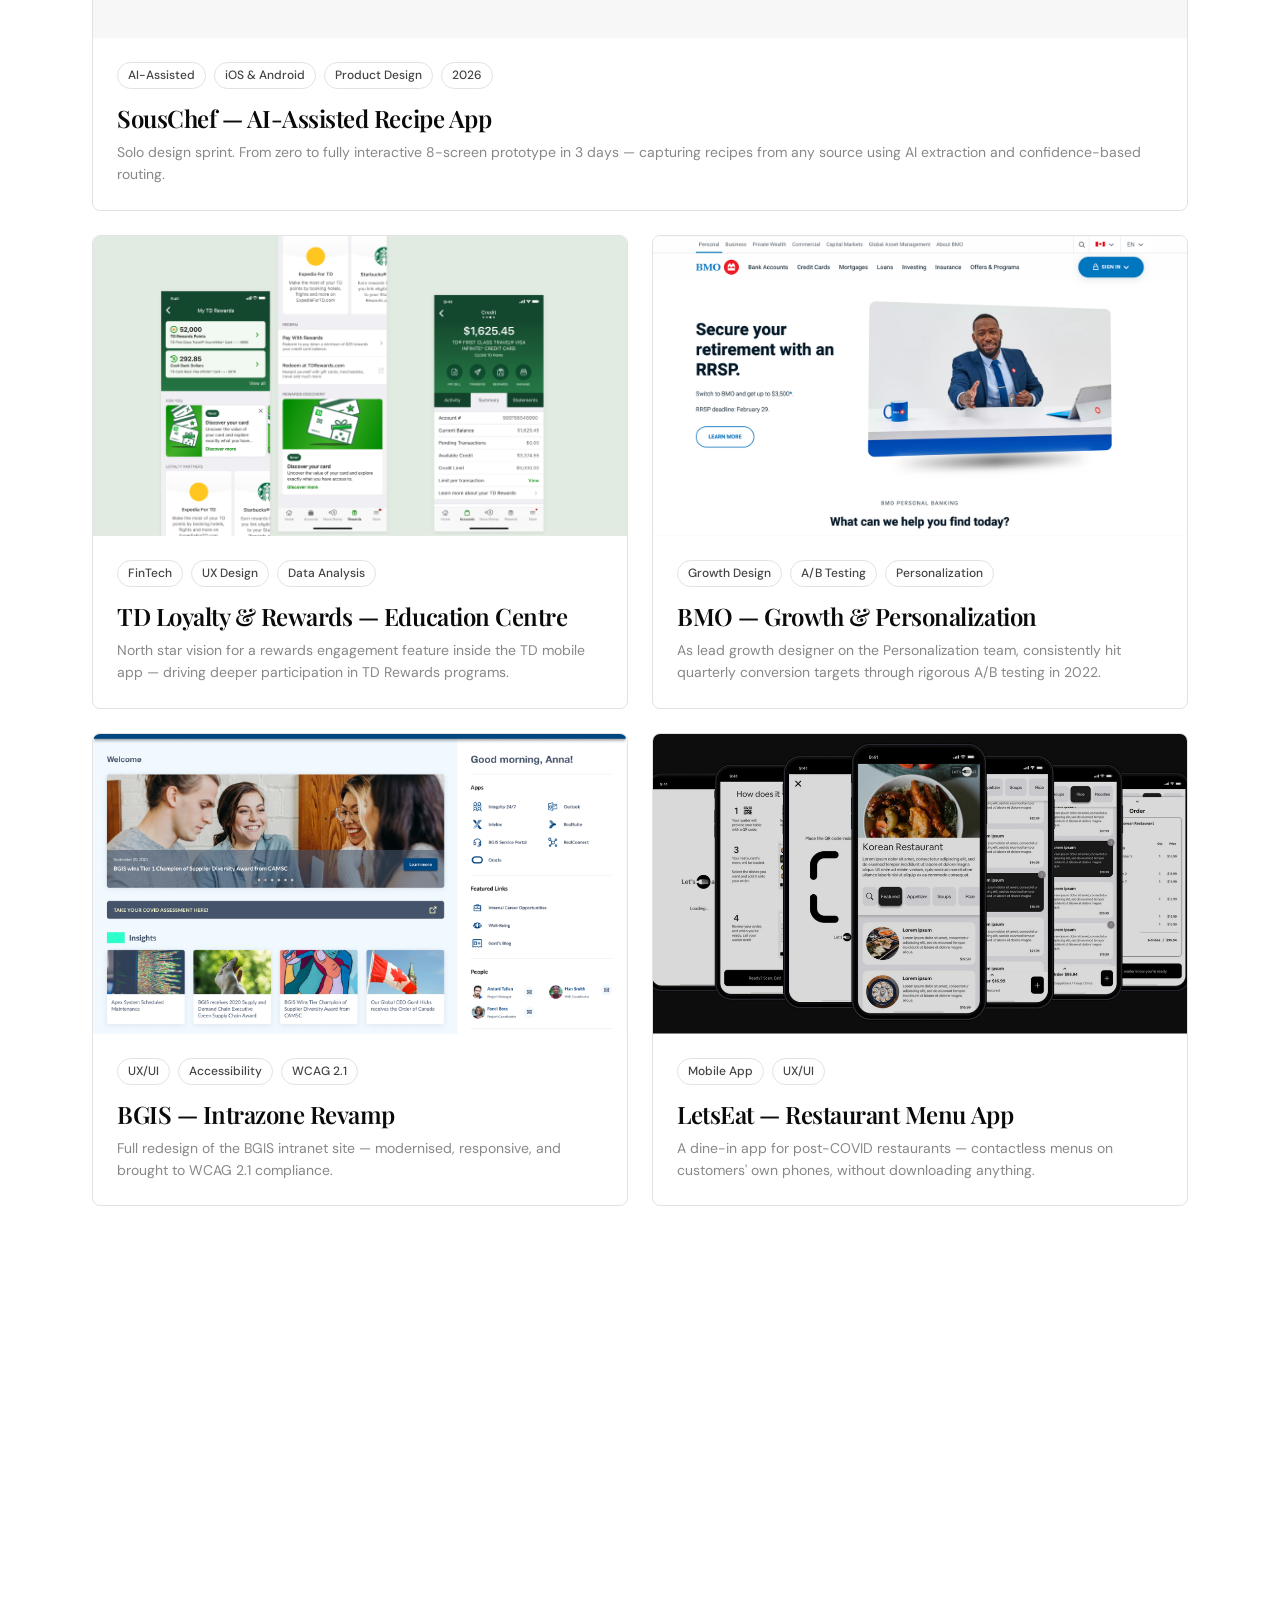
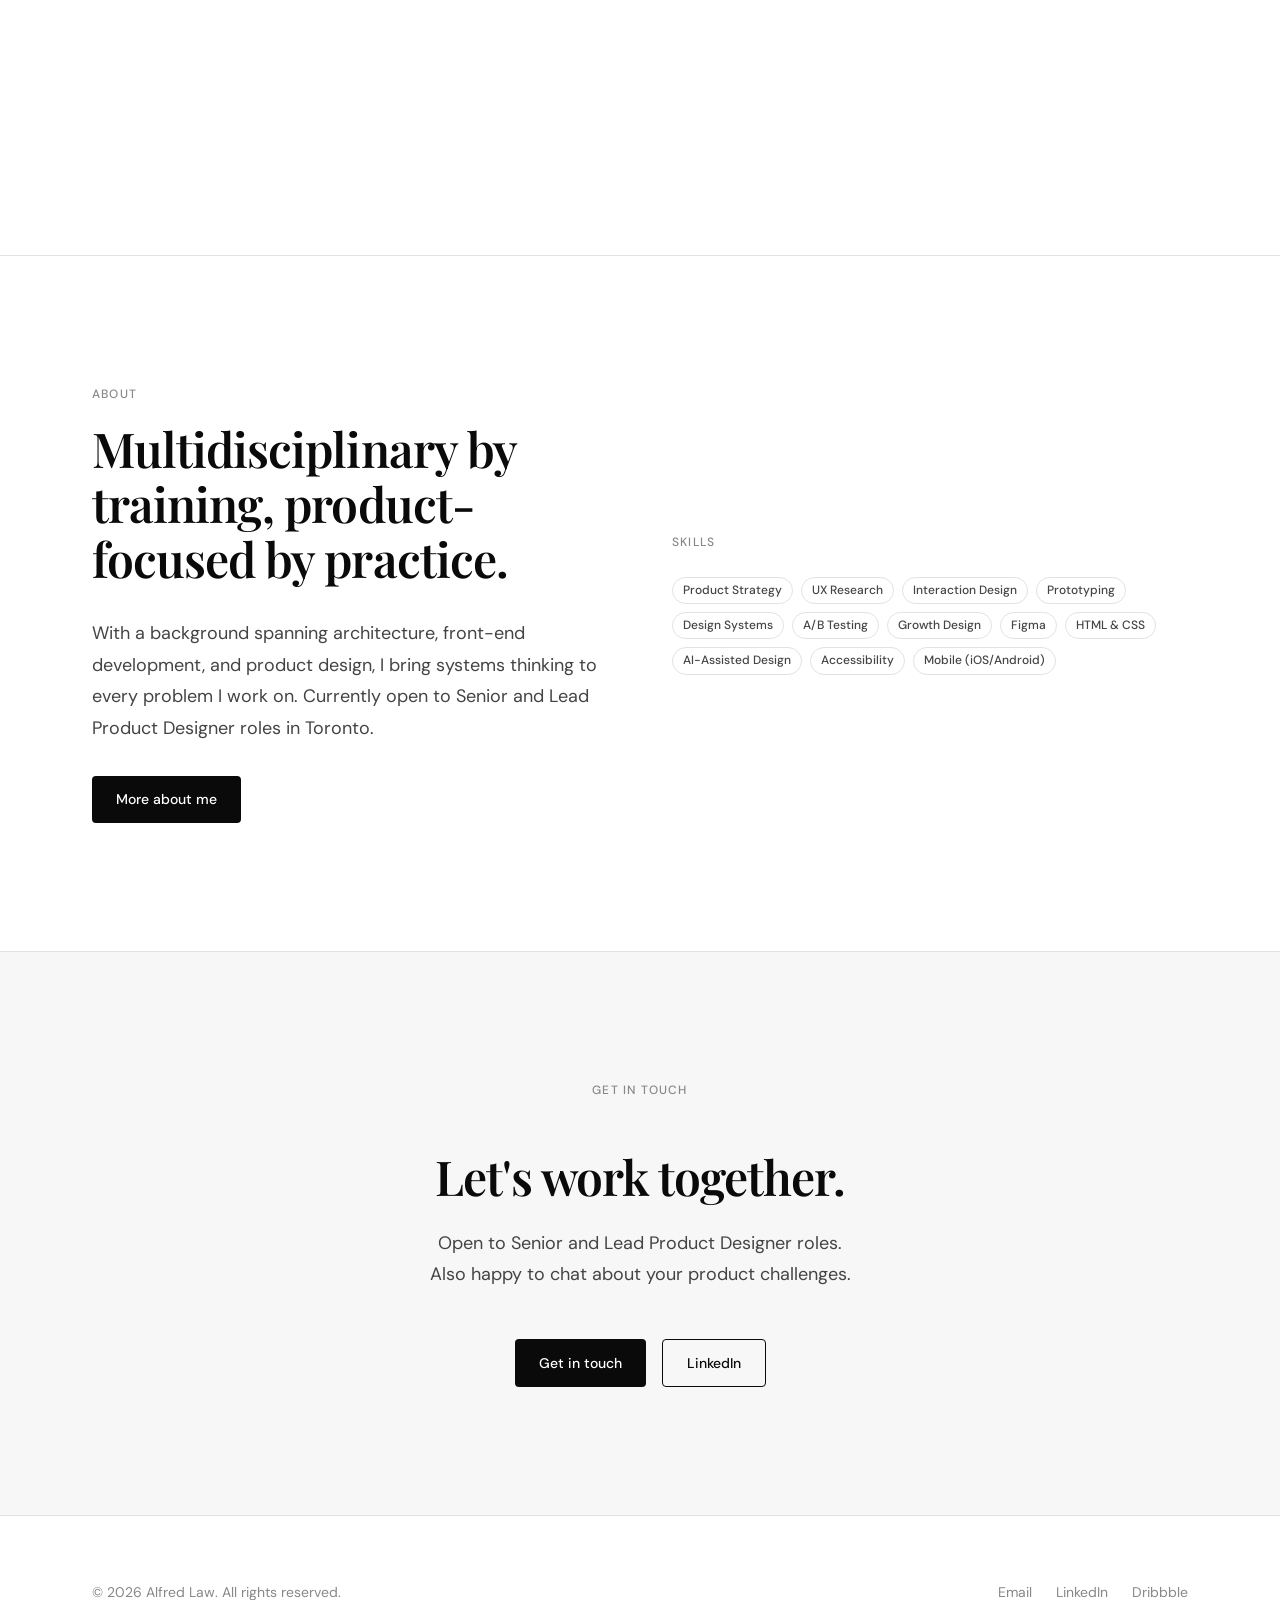
==== commit 231019bf: "Add favicon and fix SousChef sprint duration Adds AL.webp favicon to all 8 pages. Updates SousChef c" ====
--- a/index.html
+++ b/index.html
@@ -3,6 +3,7 @@
 <head>
   <meta charset="UTF-8" />
   <meta name="viewport" content="width=device-width, initial-scale=1.0" />
+  <link rel="icon" type="image/webp" href="assets/images/AL.webp" />
   <title>Alfred Law — Senior Product Designer</title>
   <meta name="description" content="Alfred Law is a Senior Product Designer based in Toronto, specialising in FinTech and consumer mobile products." />
   <link rel="stylesheet" href="style.css" />
@@ -228,7 +229,7 @@
               <span class="tag">2026</span>
             </div>
             <h3 class="work-card__title">SousChef — AI-Assisted Recipe App</h3>
-            <p class="work-card__desc">Solo design sprint. From zero to fully interactive 8-screen prototype in 10 days — capturing recipes from any source using AI extraction and confidence-based routing.</p>
+            <p class="work-card__desc">Solo design sprint. From zero to fully interactive 8-screen prototype in 3 days — capturing recipes from any source using AI extraction and confidence-based routing.</p>
           </div>
         </a>
 
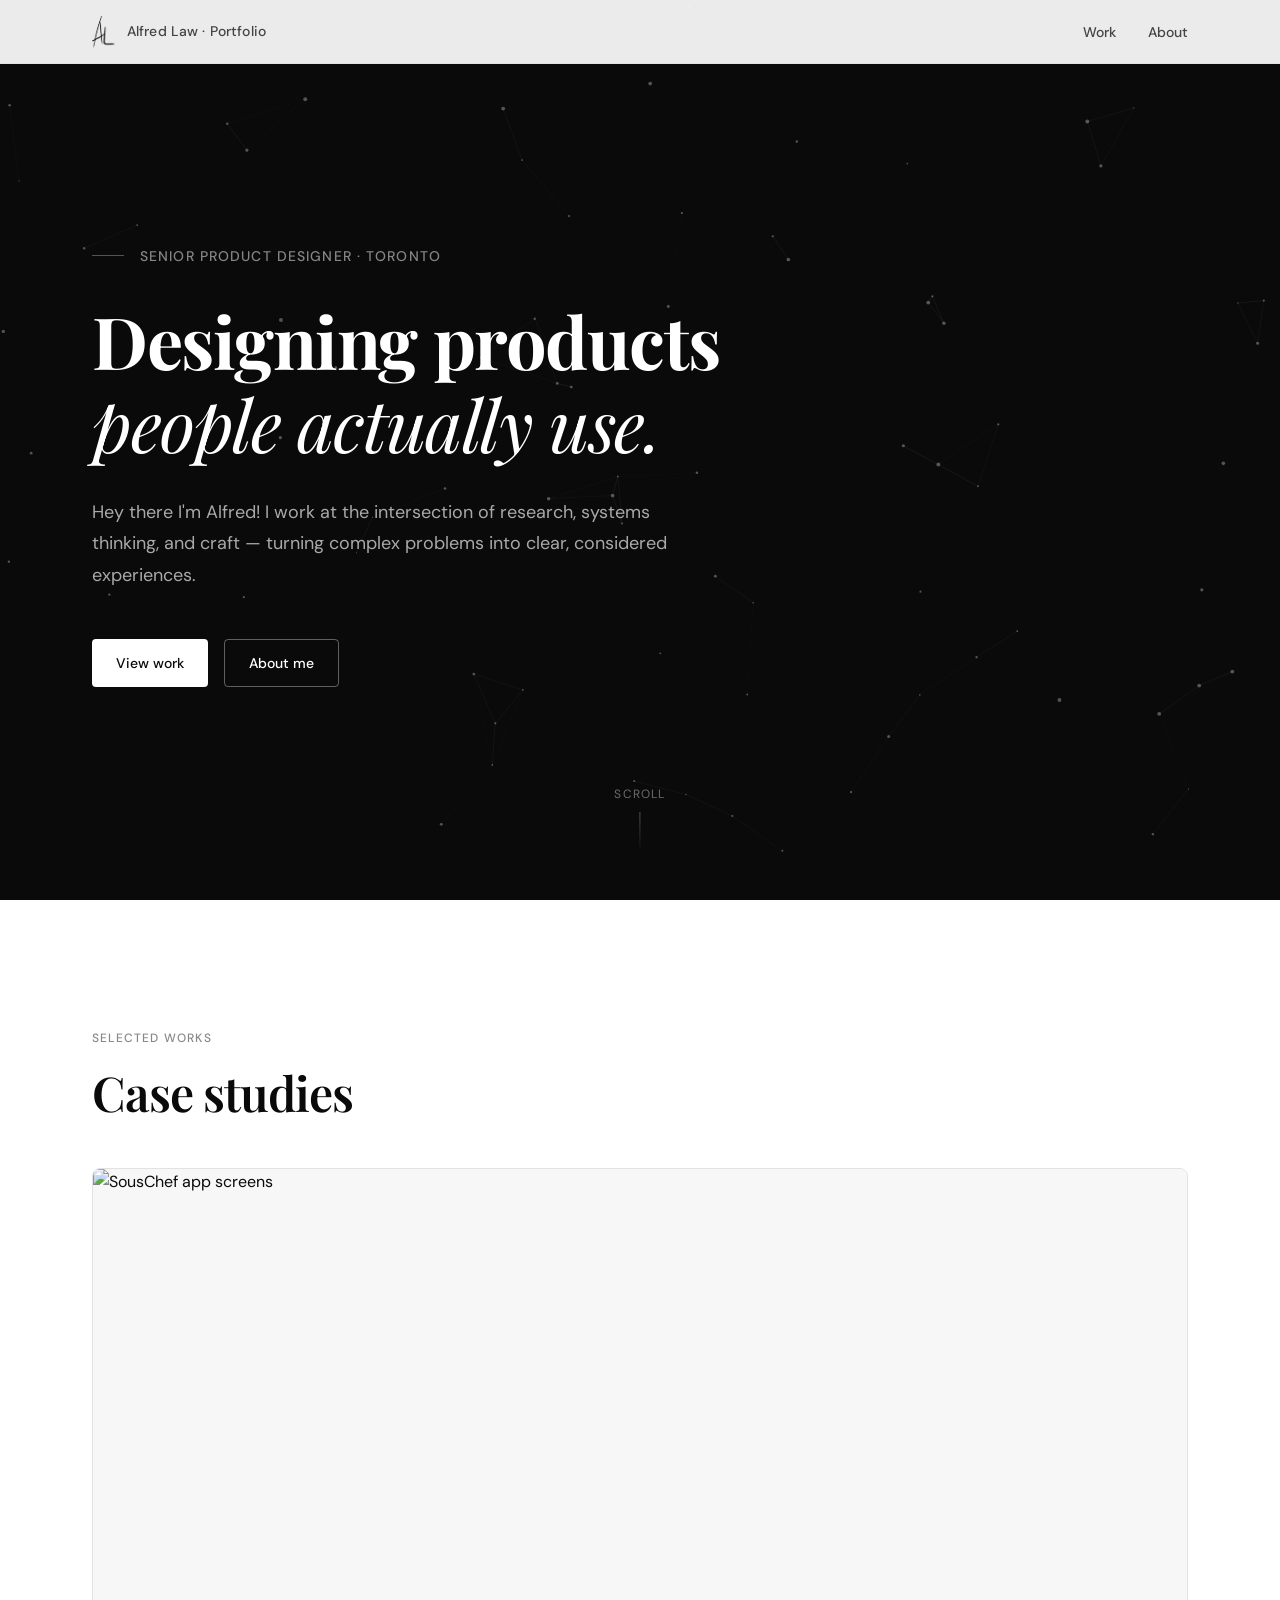
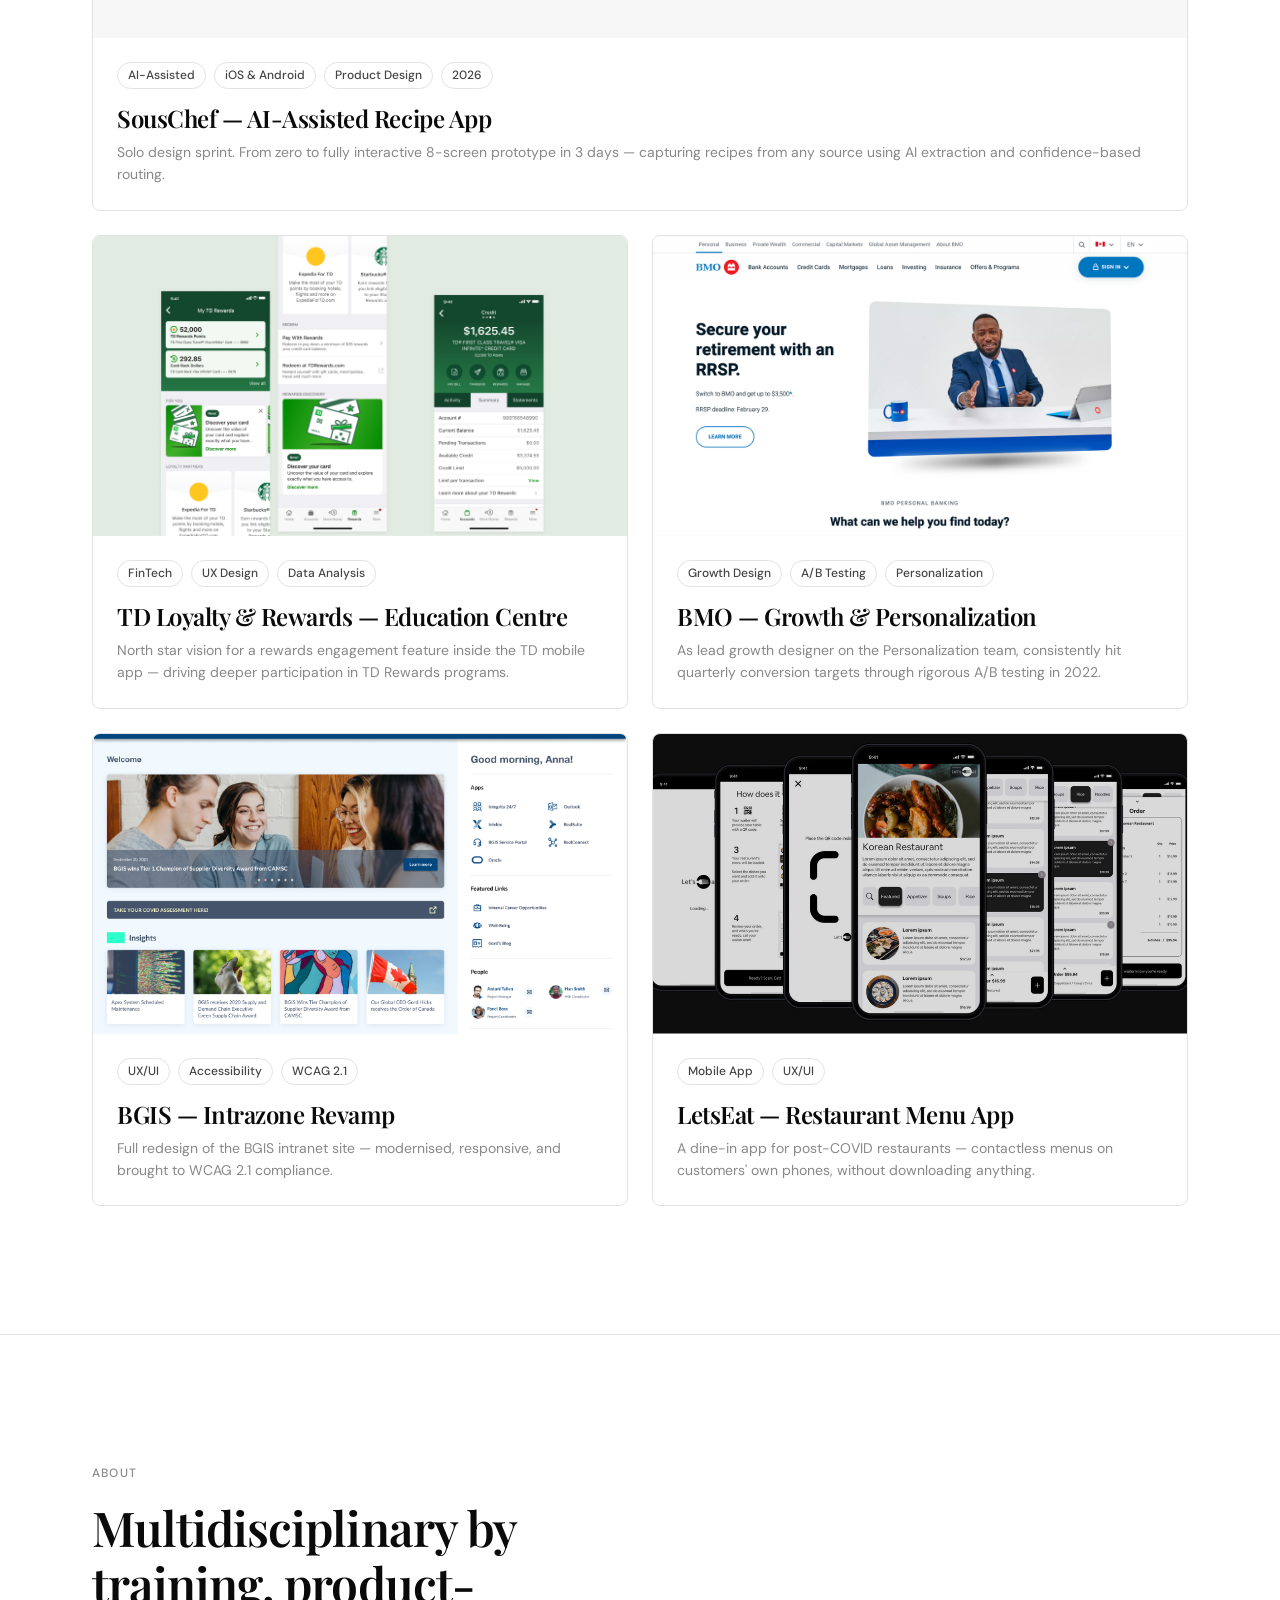
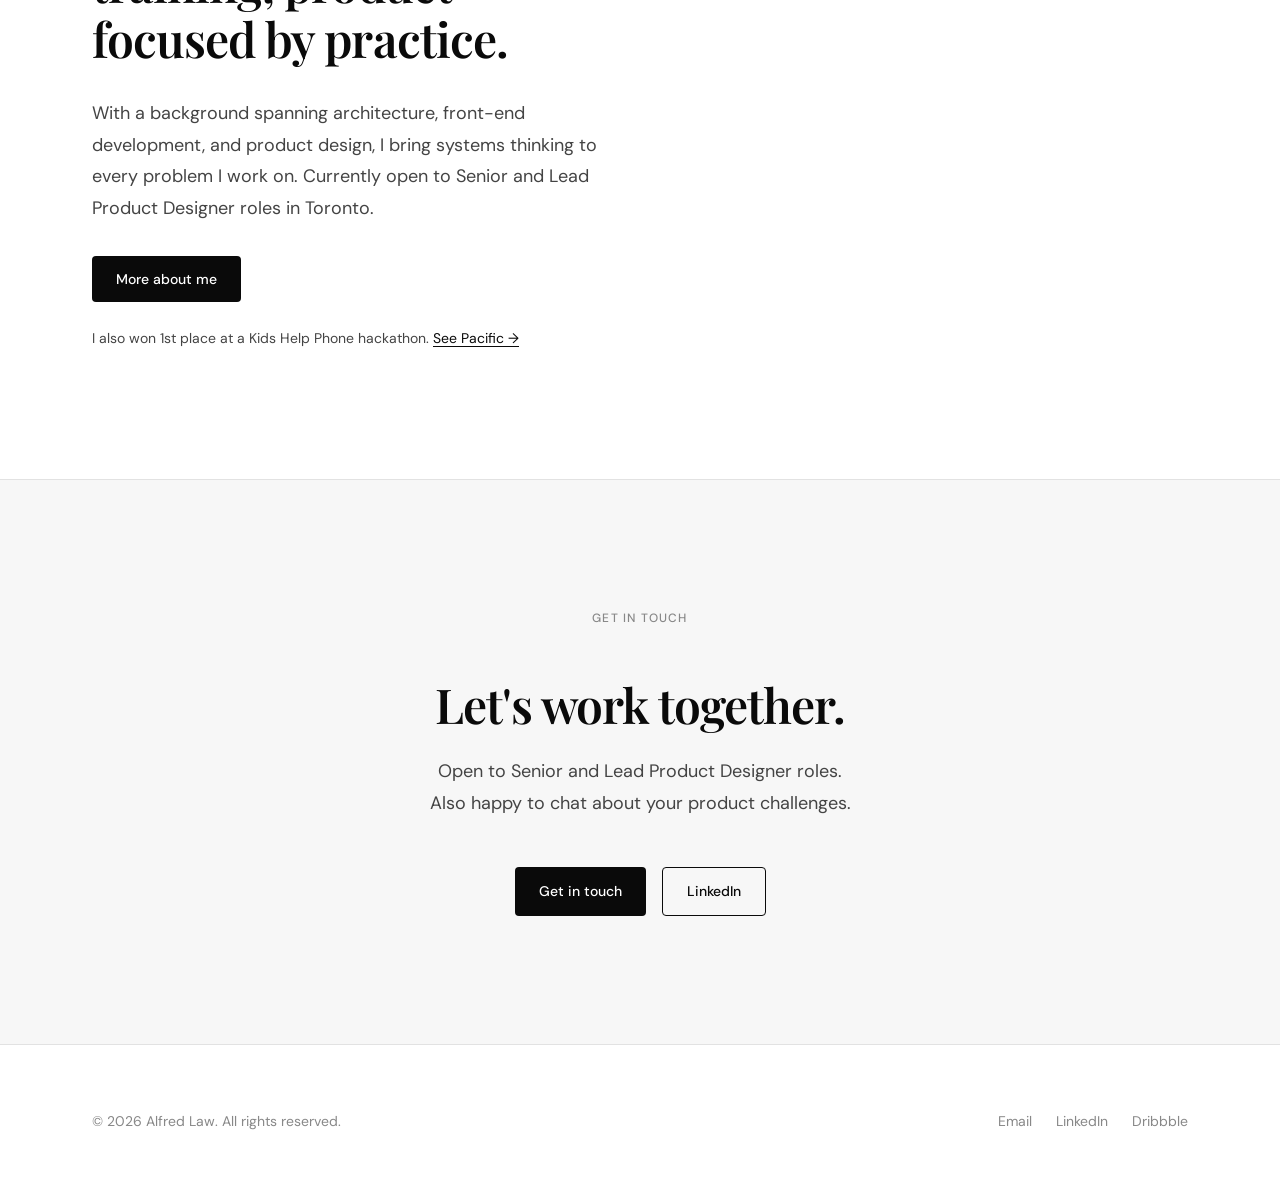
==== commit 93d4308b: "Move Pacific tile to About strip as inline hackathon callout" ====
--- a/index.html
+++ b/index.html
@@ -296,21 +296,6 @@
           </div>
         </a>
 
-        <!-- Pacific -->
-        <a href="work/pacific.html" class="work-card fade-up">
-          <div class="work-card__thumb">
-            <img src="assets/images/pacific-cover.png" alt="Pacific — Kids Help Phone intake system" loading="lazy" />
-          </div>
-          <div class="work-card__body">
-            <div class="work-card__tags">
-              <span class="tag">Health Tech</span>
-              <span class="tag">Hackathon</span>
-              <span class="tag">Product Design</span>
-            </div>
-            <h3 class="work-card__title">Pacific — Kids Help Phone</h3>
-            <p class="work-card__desc">A two-sided mental health intake system for Kids Help Phone — gamified youth intake paired with a real-time counselor dashboard. Built in 48 hours. Won 1st place.</p>
-          </div>
-        </a>
 
       </div>
     </div>
@@ -327,6 +312,7 @@
           <div class="hero__actions" style="margin-top: var(--space-4);">
             <a href="about.html" class="btn btn--primary">More about me</a>
           </div>
+          <p style="margin-top: var(--space-3); font-size: var(--size-sm); color: var(--color-ink-2);">I also won 1st place at a Kids Help Phone hackathon. <a href="work/pacific.html" style="color: var(--color-ink); text-decoration: underline; text-underline-offset: 3px;">See Pacific →</a></p>
         </div>
         <div class="fade-up">
           <p class="label mb-2">Skills</p>
--- a/style.css
+++ b/style.css
@@ -186,13 +186,17 @@
   .nav__links {
     display: none;
     position: fixed;
-    inset: 64px 0 0 0;
-    background: var(--color-bg);
+    top: 64px;
+    left: 0;
+    width: 100vw;
+    height: calc(100vh - 64px);
+    background: #FFFFFF;
     flex-direction: column;
     justify-content: center;
     align-items: center;
     gap: var(--space-4);
     font-size: var(--size-lg);
+    z-index: 99;
   }
 
   .nav__links.open { display: flex; }
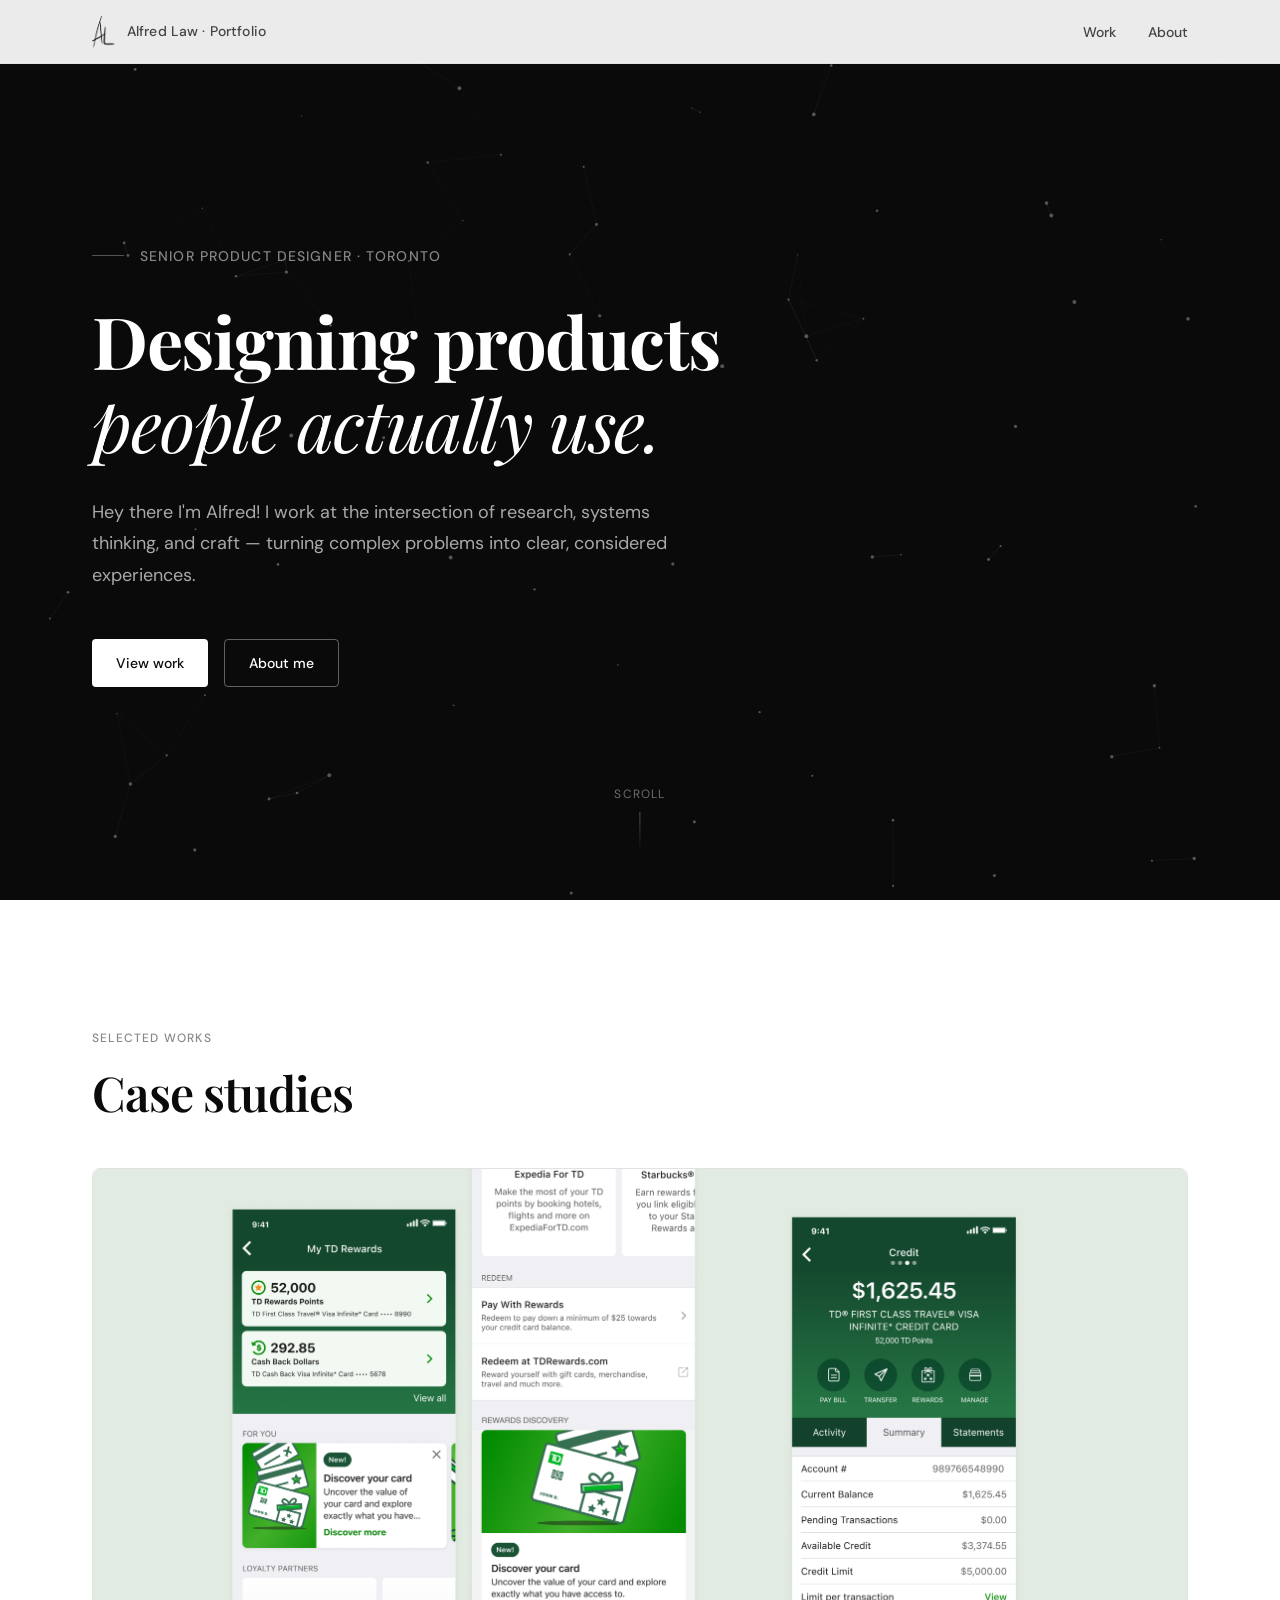
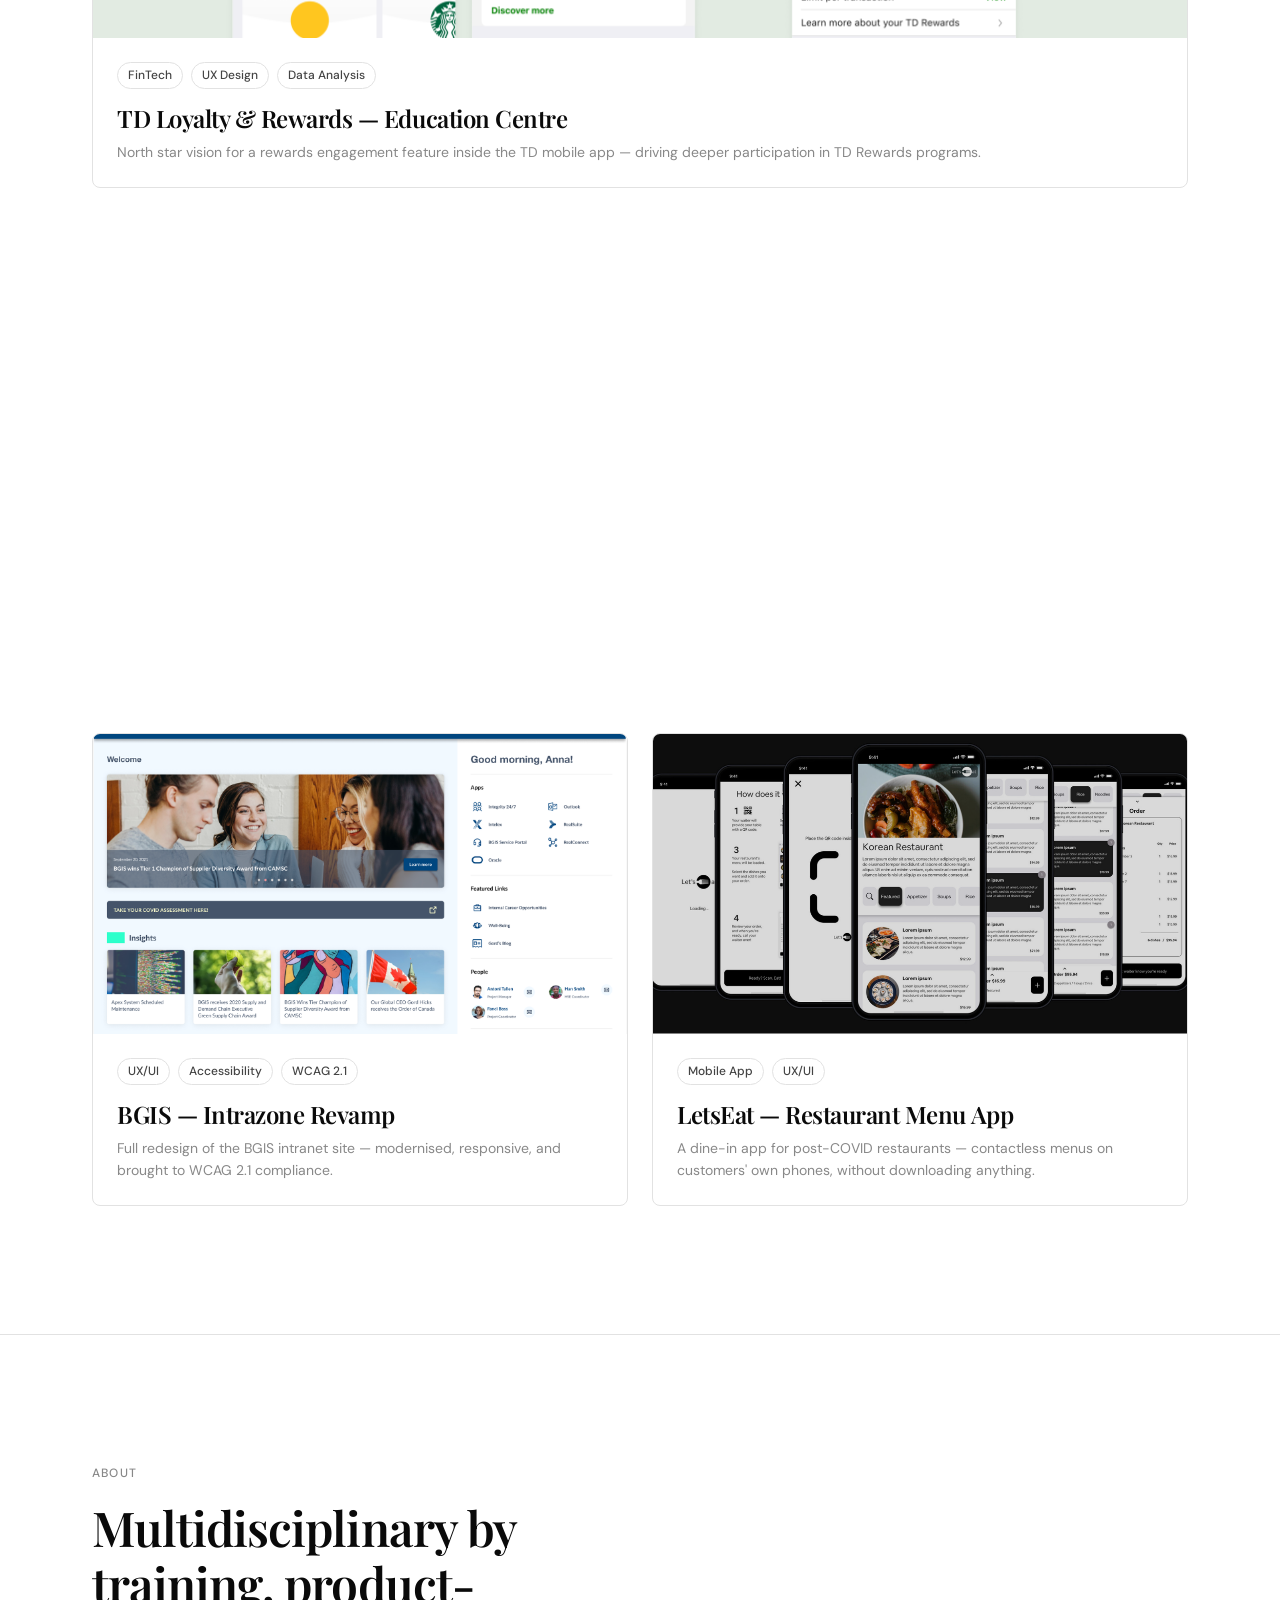
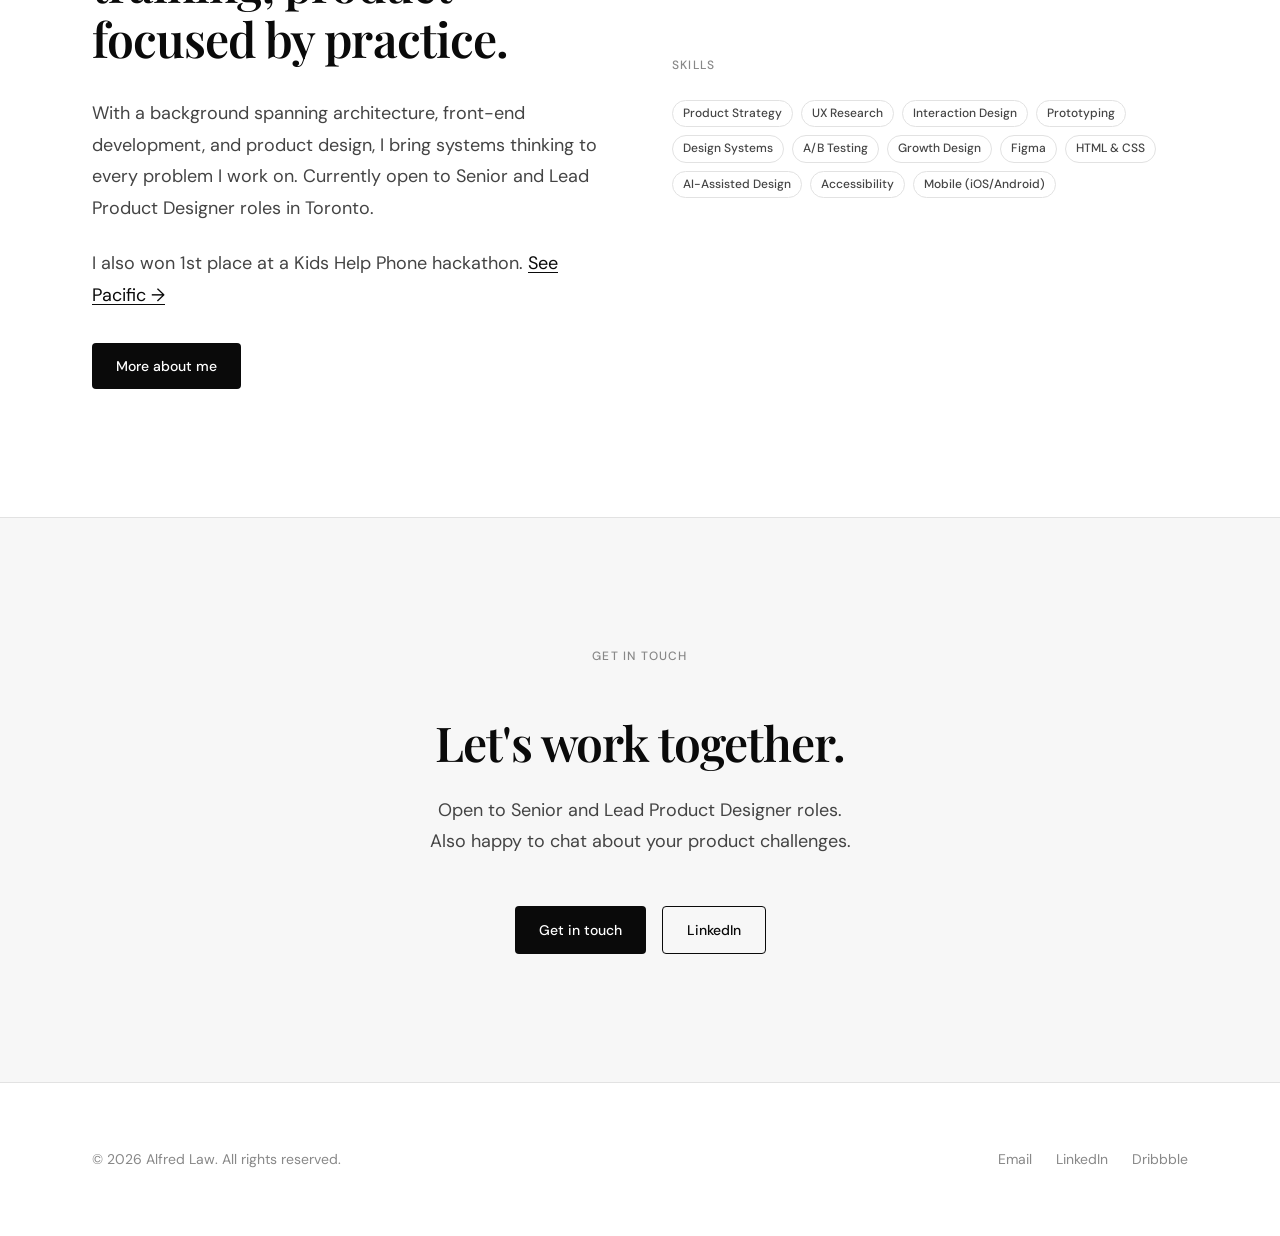
==== commit 901a11e2: "Reorder work tiles: TD featured first, BMO second, SousChef third with ongoing label" ====
--- a/index.html
+++ b/index.html
@@ -217,25 +217,9 @@
       <div class="work-grid" data-stagger>
 
         <!-- SousChef — FEATURED -->
-        <a href="work/souschef.html" class="work-card fade-up" style="grid-column: 1 / -1;">
+        <!-- TD -->
+        <a href="work/td-ec.html" class="work-card fade-up" style="grid-column: 1 / -1;">
           <div class="work-card__thumb" style="aspect-ratio: 21/9;">
-            <img src="assets/images/souschef-cover.png" alt="SousChef app screens" loading="lazy" />
-          </div>
-          <div class="work-card__body">
-            <div class="work-card__tags">
-              <span class="tag">AI-Assisted</span>
-              <span class="tag">iOS & Android</span>
-              <span class="tag">Product Design</span>
-              <span class="tag">2026</span>
-            </div>
-            <h3 class="work-card__title">SousChef — AI-Assisted Recipe App</h3>
-            <p class="work-card__desc">Solo design sprint. From zero to fully interactive 8-screen prototype in 3 days — capturing recipes from any source using AI extraction and confidence-based routing.</p>
-          </div>
-        </a>
-
-        <!-- TD -->
-        <a href="work/td-ec.html" class="work-card fade-up">
-          <div class="work-card__thumb">
             <img src="assets/images/td-cover.png" alt="TD Loyalty Education Centre" loading="lazy" />
           </div>
           <div class="work-card__body">
@@ -265,6 +249,23 @@
           </div>
         </a>
 
+        <!-- SousChef -->
+        <a href="work/souschef.html" class="work-card fade-up">
+          <div class="work-card__thumb">
+            <img src="assets/images/souschef-cover.png" alt="SousChef app screens" loading="lazy" />
+          </div>
+          <div class="work-card__body">
+            <div class="work-card__tags">
+              <span class="tag">AI-Assisted</span>
+              <span class="tag">iOS & Android</span>
+              <span class="tag">Product Design</span>
+              <span class="tag">Ongoing</span>
+            </div>
+            <h3 class="work-card__title">SousChef — AI-Assisted Recipe App</h3>
+            <p class="work-card__desc">An ongoing exploration project. AI-assisted design sprint producing a fully interactive 8-screen prototype — capturing recipes from any source using AI extraction and confidence-based routing.</p>
+          </div>
+        </a>
+
         <!-- BGIS -->
         <a href="work/bgis.html" class="work-card fade-up">
           <div class="work-card__thumb">
@@ -309,10 +310,10 @@
           <p class="label mb-2">About</p>
           <h2 class="mb-4">Multidisciplinary by training, product-focused by practice.</h2>
           <p>With a background spanning architecture, front-end development, and product design, I bring systems thinking to every problem I work on. Currently open to Senior and Lead Product Designer roles in Toronto.</p>
+          <p style="margin-top: var(--space-3); color: var(--color-ink-2);">I also won 1st place at a Kids Help Phone hackathon. <a href="work/pacific.html" style="color: var(--color-ink); text-decoration: underline; text-underline-offset: 3px;">See Pacific →</a></p>
           <div class="hero__actions" style="margin-top: var(--space-4);">
             <a href="about.html" class="btn btn--primary">More about me</a>
           </div>
-          <p style="margin-top: var(--space-3); font-size: var(--size-sm); color: var(--color-ink-2);">I also won 1st place at a Kids Help Phone hackathon. <a href="work/pacific.html" style="color: var(--color-ink); text-decoration: underline; text-underline-offset: 3px;">See Pacific →</a></p>
         </div>
         <div class="fade-up">
           <p class="label mb-2">Skills</p>
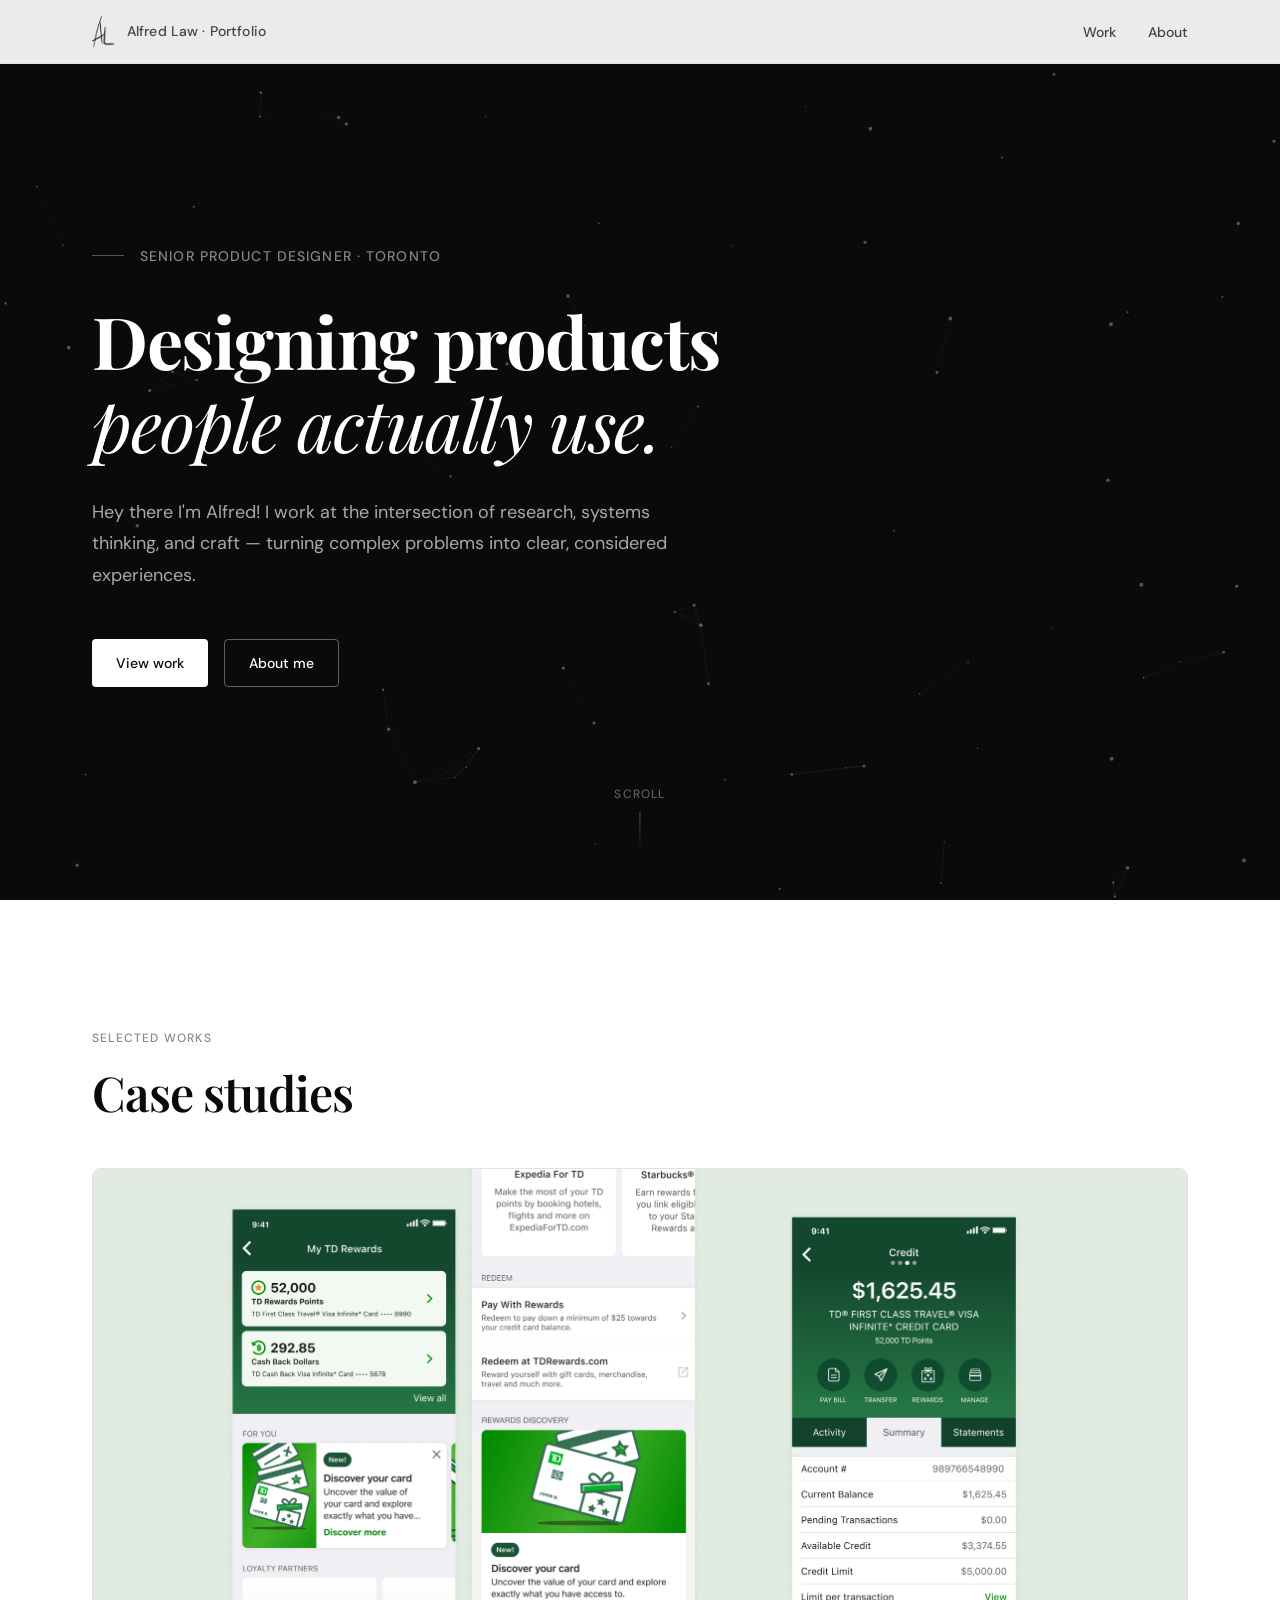
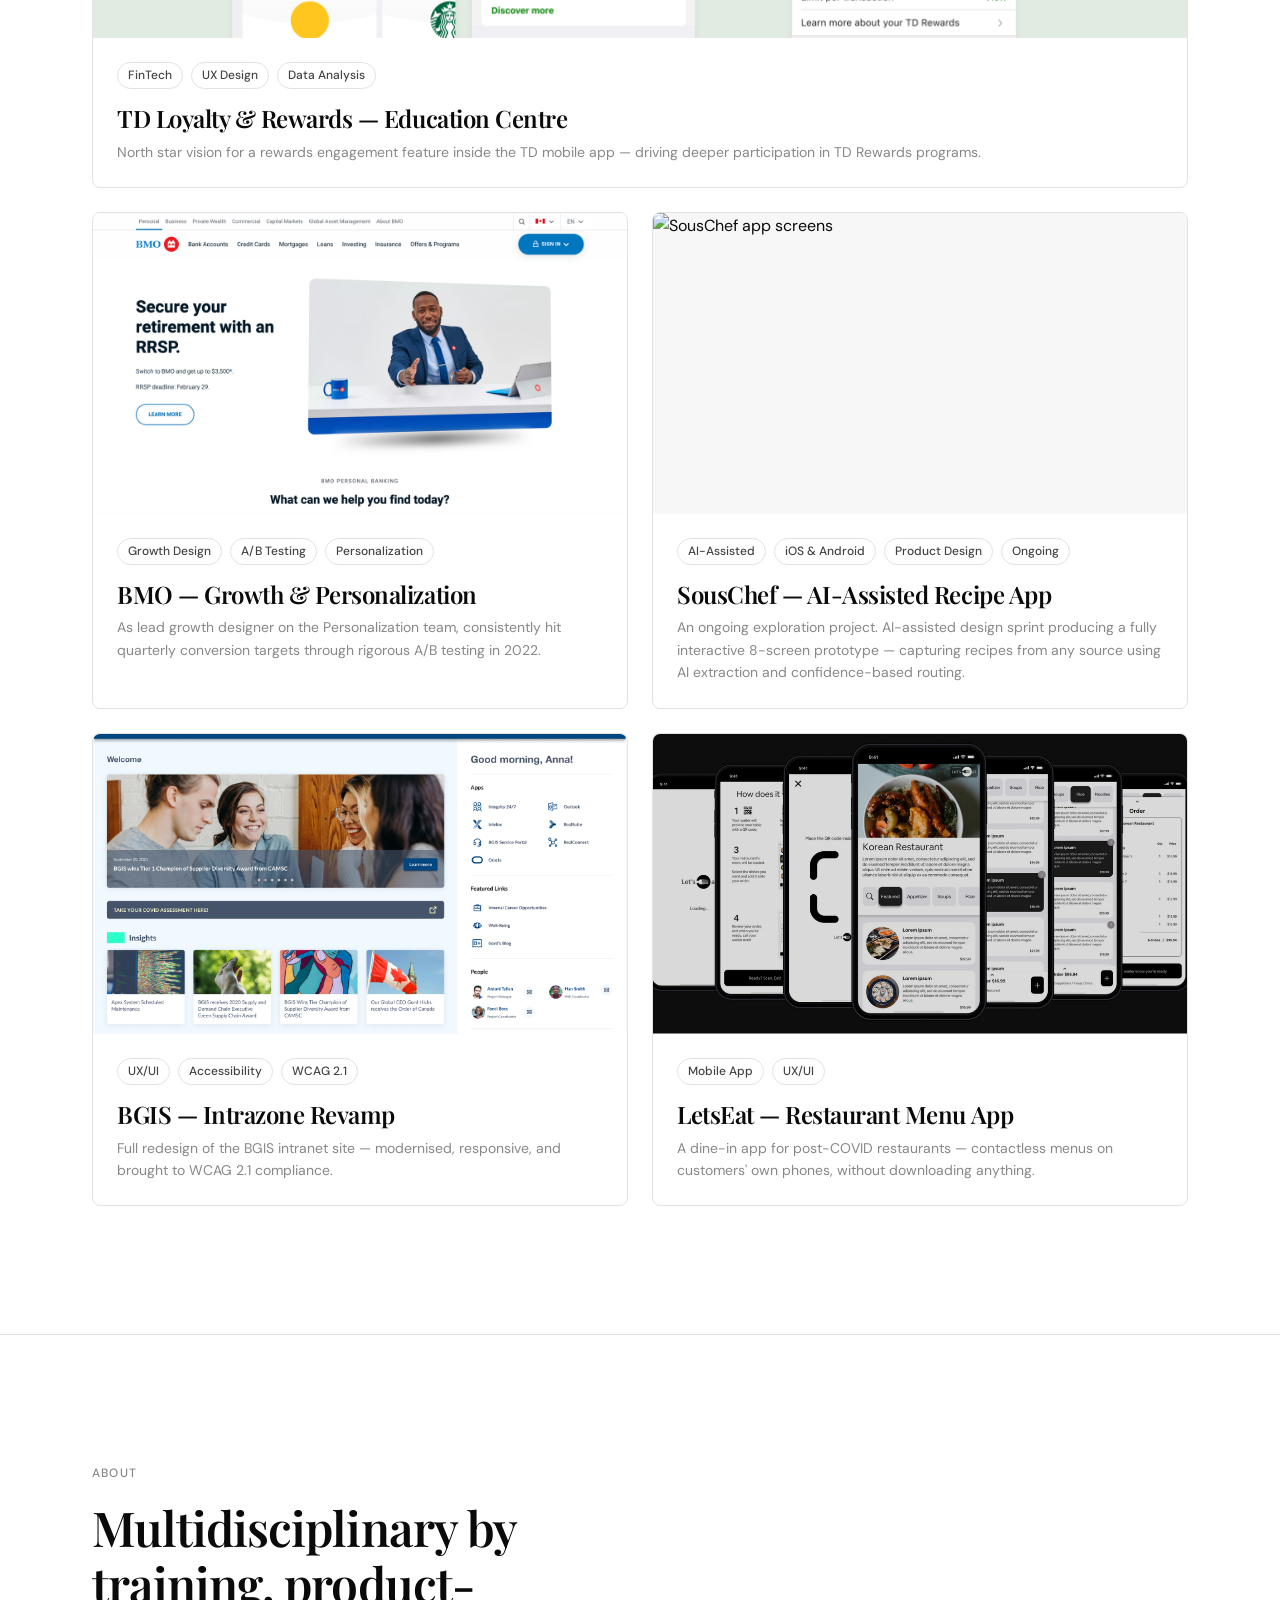
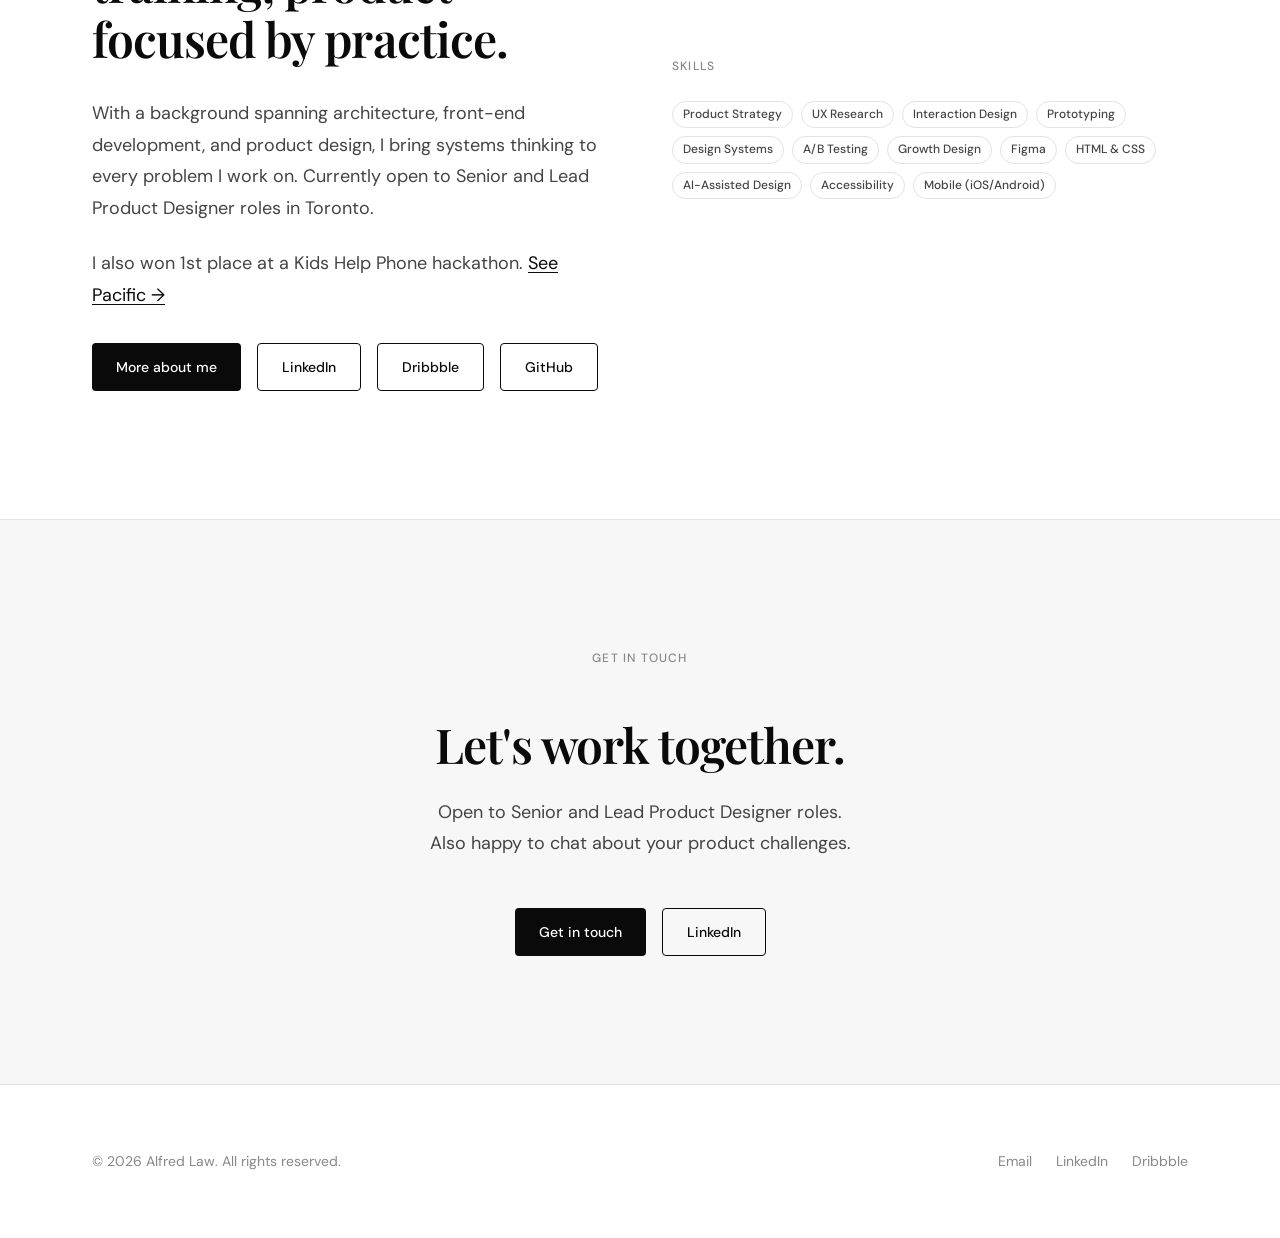
==== commit 81fbc49f: "Add LinkedIn, Dribbble, and GitHub links to about strip" ====
--- a/index.html
+++ b/index.html
@@ -313,6 +313,9 @@
           <p style="margin-top: var(--space-3); color: var(--color-ink-2);">I also won 1st place at a Kids Help Phone hackathon. <a href="work/pacific.html" style="color: var(--color-ink); text-decoration: underline; text-underline-offset: 3px;">See Pacific →</a></p>
           <div class="hero__actions" style="margin-top: var(--space-4);">
             <a href="about.html" class="btn btn--primary">More about me</a>
+            <a href="https://www.linkedin.com/in/alfredlaw/" target="_blank" rel="noopener noreferrer" class="btn btn--outline">LinkedIn</a>
+            <a href="https://dribbble.com/iamalfred" target="_blank" rel="noopener noreferrer" class="btn btn--outline">Dribbble</a>
+            <a href="https://github.com/alfred529" target="_blank" rel="noopener noreferrer" class="btn btn--outline">GitHub</a>
           </div>
         </div>
         <div class="fade-up">
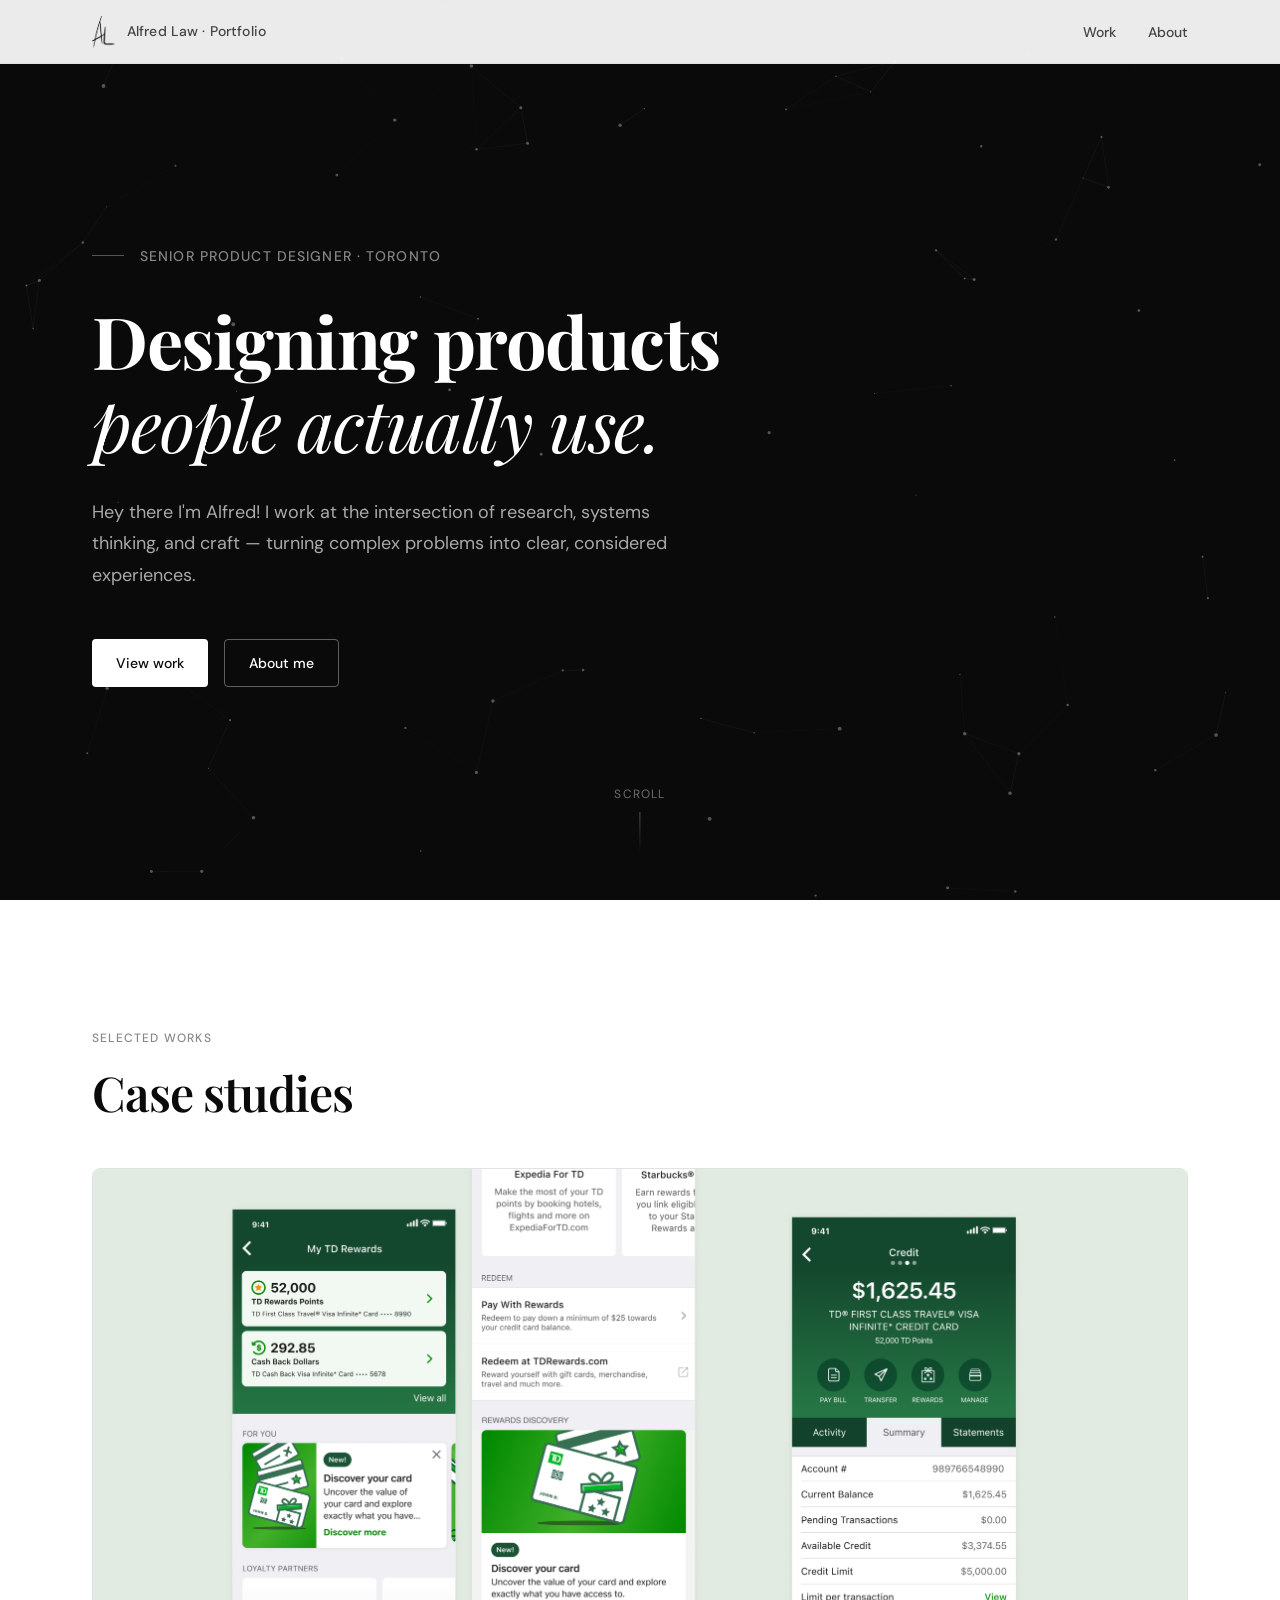
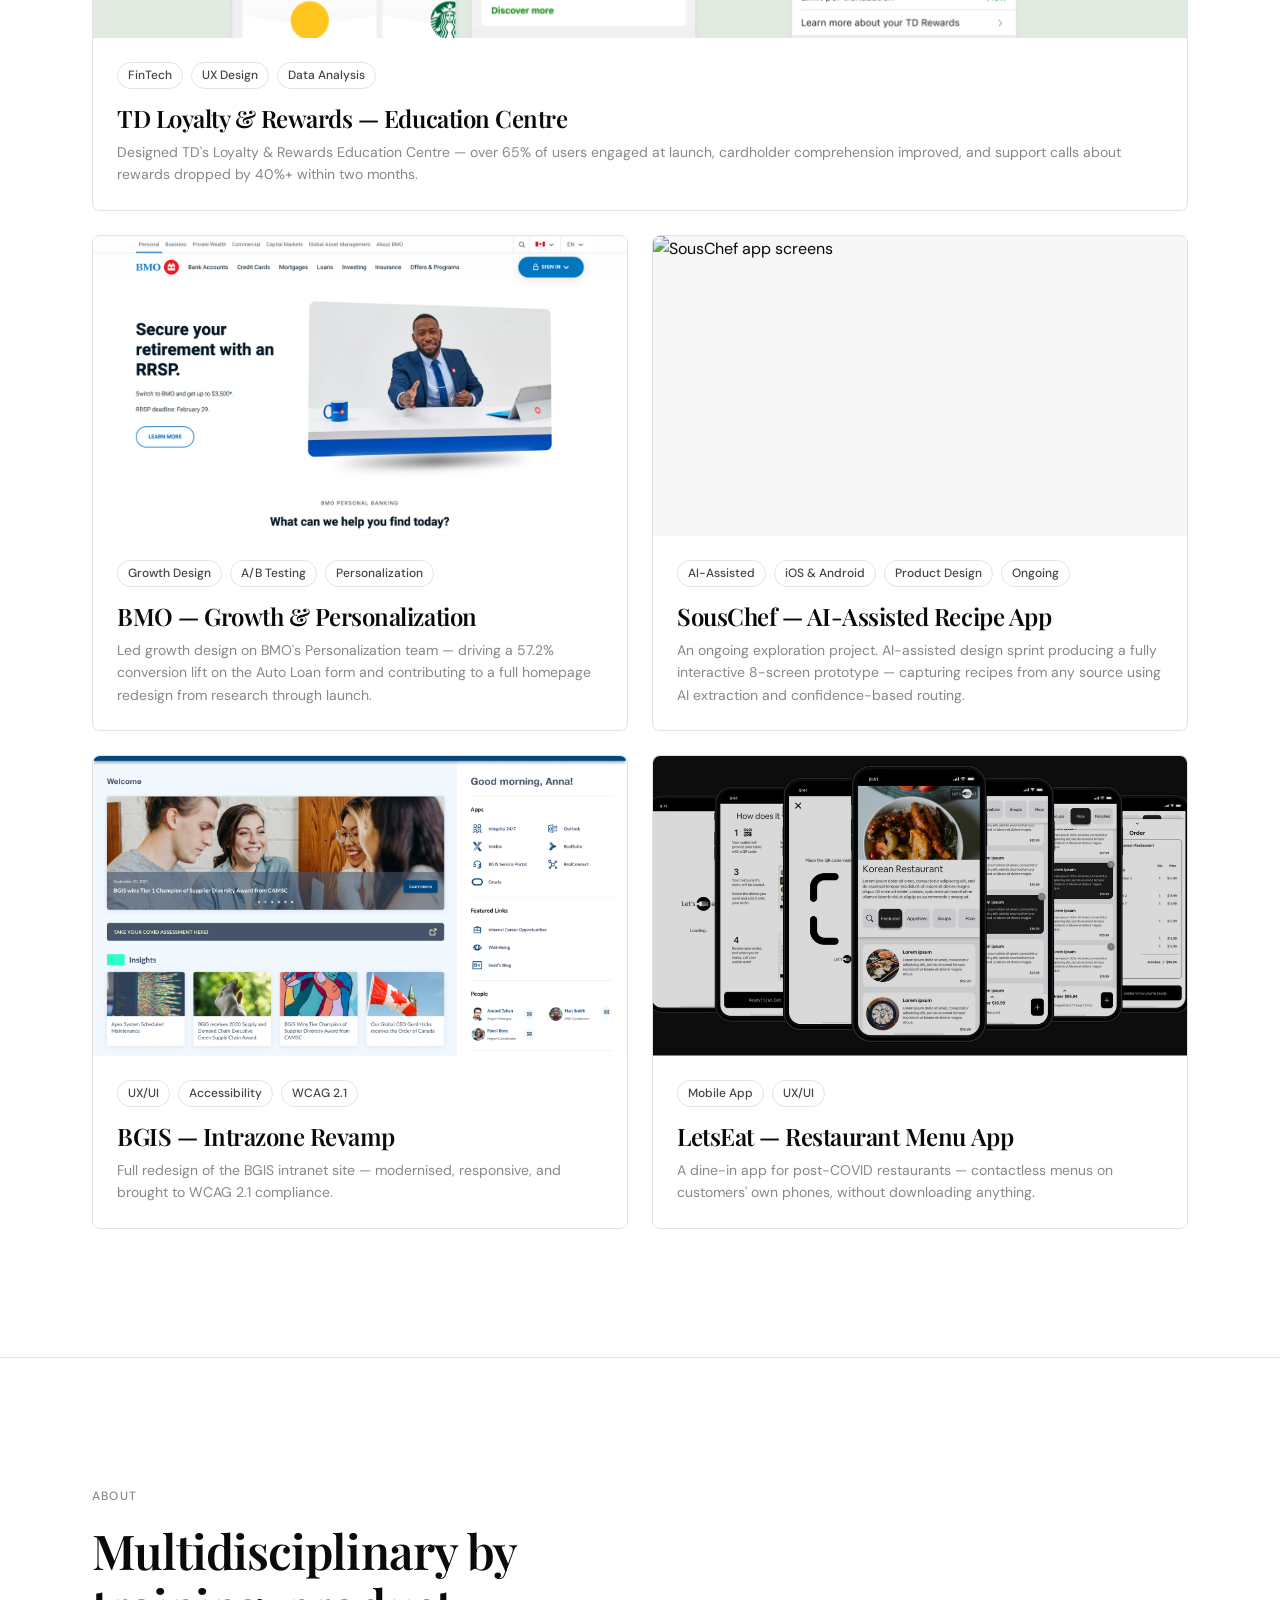
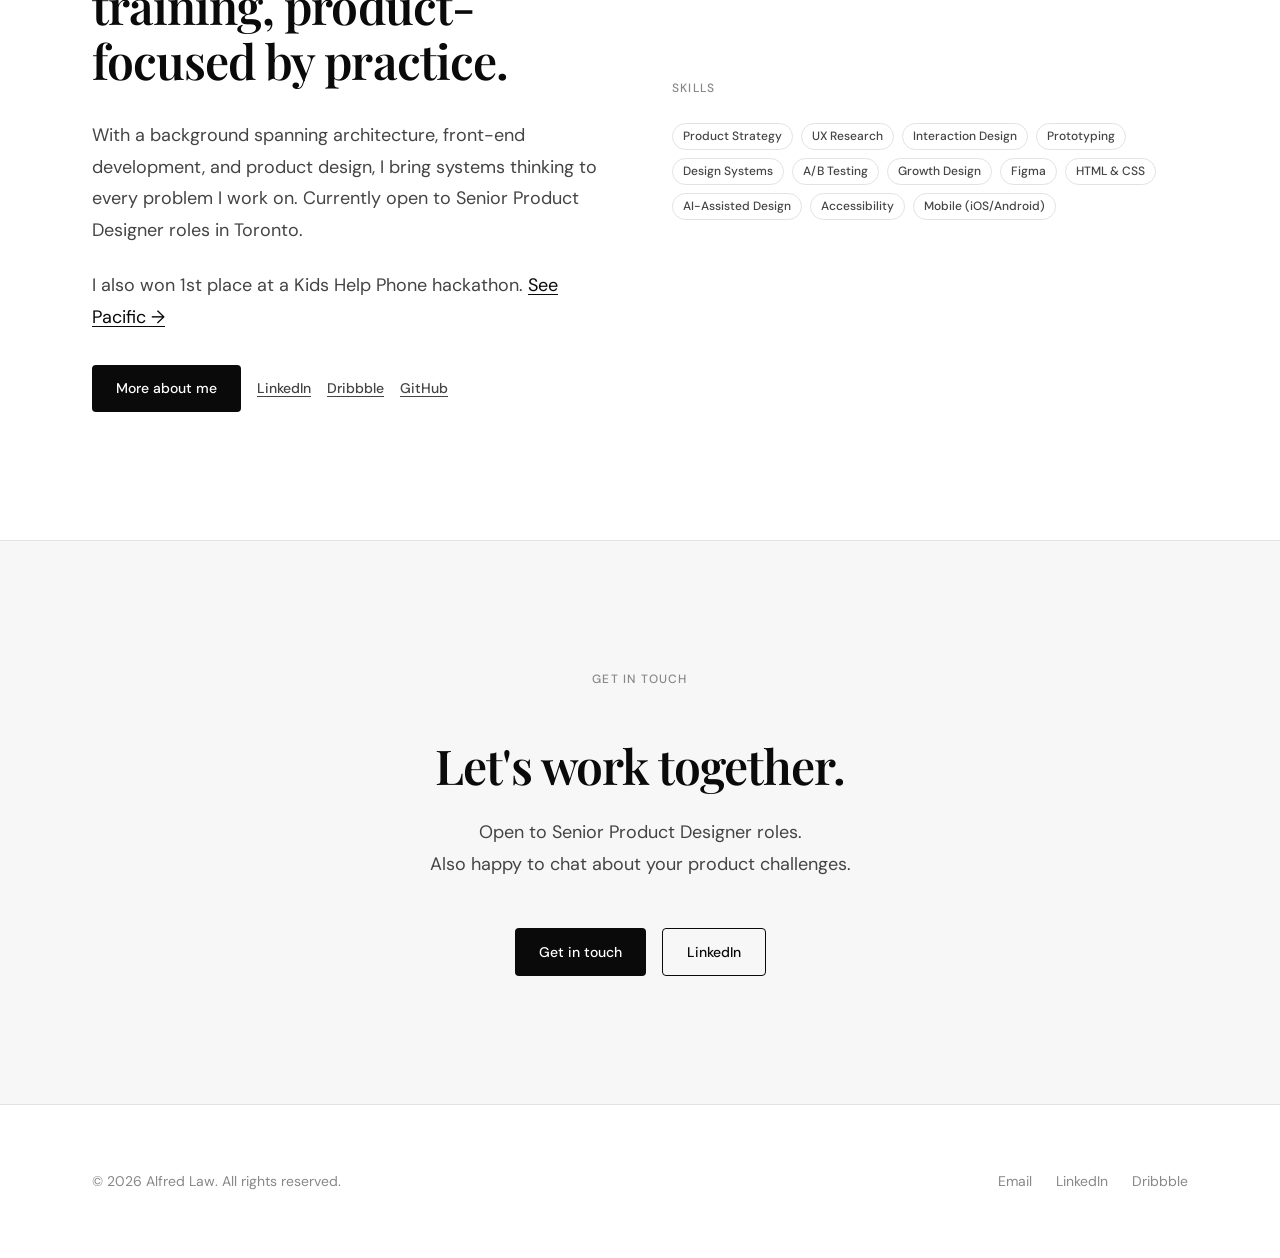
==== commit c695fa19: "Improve outcomes, card descriptions, and role positioning - TD case study: add real outcomes (65%+ e" ====
--- a/index.html
+++ b/index.html
@@ -229,7 +229,7 @@
               <span class="tag">Data Analysis</span>
             </div>
             <h3 class="work-card__title">TD Loyalty & Rewards — Education Centre</h3>
-            <p class="work-card__desc">North star vision for a rewards engagement feature inside the TD mobile app — driving deeper participation in TD Rewards programs.</p>
+            <p class="work-card__desc">Designed TD's Loyalty & Rewards Education Centre — over 65% of users engaged at launch, cardholder comprehension improved, and support calls about rewards dropped by 40%+ within two months.</p>
           </div>
         </a>
 
@@ -245,7 +245,7 @@
               <span class="tag">Personalization</span>
             </div>
             <h3 class="work-card__title">BMO — Growth & Personalization</h3>
-            <p class="work-card__desc">As lead growth designer on the Personalization team, consistently hit quarterly conversion targets through rigorous A/B testing in 2022.</p>
+            <p class="work-card__desc">Led growth design on BMO's Personalization team — driving a 57.2% conversion lift on the Auto Loan form and contributing to a full homepage redesign from research through launch.</p>
           </div>
         </a>
 
@@ -309,13 +309,13 @@
         <div class="fade-up">
           <p class="label mb-2">About</p>
           <h2 class="mb-4">Multidisciplinary by training, product-focused by practice.</h2>
-          <p>With a background spanning architecture, front-end development, and product design, I bring systems thinking to every problem I work on. Currently open to Senior and Lead Product Designer roles in Toronto.</p>
+          <p>With a background spanning architecture, front-end development, and product design, I bring systems thinking to every problem I work on. Currently open to Senior Product Designer roles in Toronto.</p>
           <p style="margin-top: var(--space-3); color: var(--color-ink-2);">I also won 1st place at a Kids Help Phone hackathon. <a href="work/pacific.html" style="color: var(--color-ink); text-decoration: underline; text-underline-offset: 3px;">See Pacific →</a></p>
           <div class="hero__actions" style="margin-top: var(--space-4);">
             <a href="about.html" class="btn btn--primary">More about me</a>
-            <a href="https://www.linkedin.com/in/alfredlaw/" target="_blank" rel="noopener noreferrer" class="btn btn--outline">LinkedIn</a>
-            <a href="https://dribbble.com/iamalfred" target="_blank" rel="noopener noreferrer" class="btn btn--outline">Dribbble</a>
-            <a href="https://github.com/alfred529" target="_blank" rel="noopener noreferrer" class="btn btn--outline">GitHub</a>
+            <a href="https://www.linkedin.com/in/alfredlaw/" target="_blank" rel="noopener noreferrer" class="btn btn--link">LinkedIn</a>
+            <a href="https://dribbble.com/iamalfred" target="_blank" rel="noopener noreferrer" class="btn btn--link">Dribbble</a>
+            <a href="https://github.com/alfred529" target="_blank" rel="noopener noreferrer" class="btn btn--link">GitHub</a>
           </div>
         </div>
         <div class="fade-up">
@@ -344,7 +344,7 @@
     <div class="container">
       <p class="label mb-2">Get in touch</p>
       <h2 class="mb-4 fade-up">Let's work together.</h2>
-      <p class="fade-up">Open to Senior and Lead Product Designer roles.<br>Also happy to chat about your product challenges.</p>
+      <p class="fade-up">Open to Senior Product Designer roles.<br>Also happy to chat about your product challenges.</p>
       <div class="hero__actions" style="justify-content: center;" class="fade-up">
         <a href="mailto:alfred.lawsn@gmail.com" class="btn btn--primary">Get in touch</a>
         <a href="https://www.linkedin.com/in/alfredlaw/" target="_blank" rel="noopener" class="btn btn--outline">LinkedIn</a>
--- a/style.css
+++ b/style.css
@@ -238,6 +238,20 @@
   color: var(--color-bg);
 }
 
+.btn--link {
+  background: transparent;
+  color: var(--color-ink-2);
+  border: none;
+  padding-left: 0;
+  padding-right: 0;
+  text-decoration: underline;
+  text-underline-offset: 3px;
+}
+
+.btn--link:hover {
+  color: var(--color-ink);
+}
+
 /* ── Work Grid ── */
 .work-grid {
   display: grid;
@@ -423,6 +437,13 @@
 .mb-2 { margin-bottom: var(--space-2); }
 .mb-4 { margin-bottom: var(--space-4); }
 .mb-6 { margin-bottom: var(--space-6); }
+
+/* ── Hero Actions ── */
+.hero__actions {
+  display: flex;
+  gap: var(--space-2);
+  flex-wrap: wrap;
+}
 
 /* ── Animations ── */
 @media (prefers-reduced-motion: no-preference) {
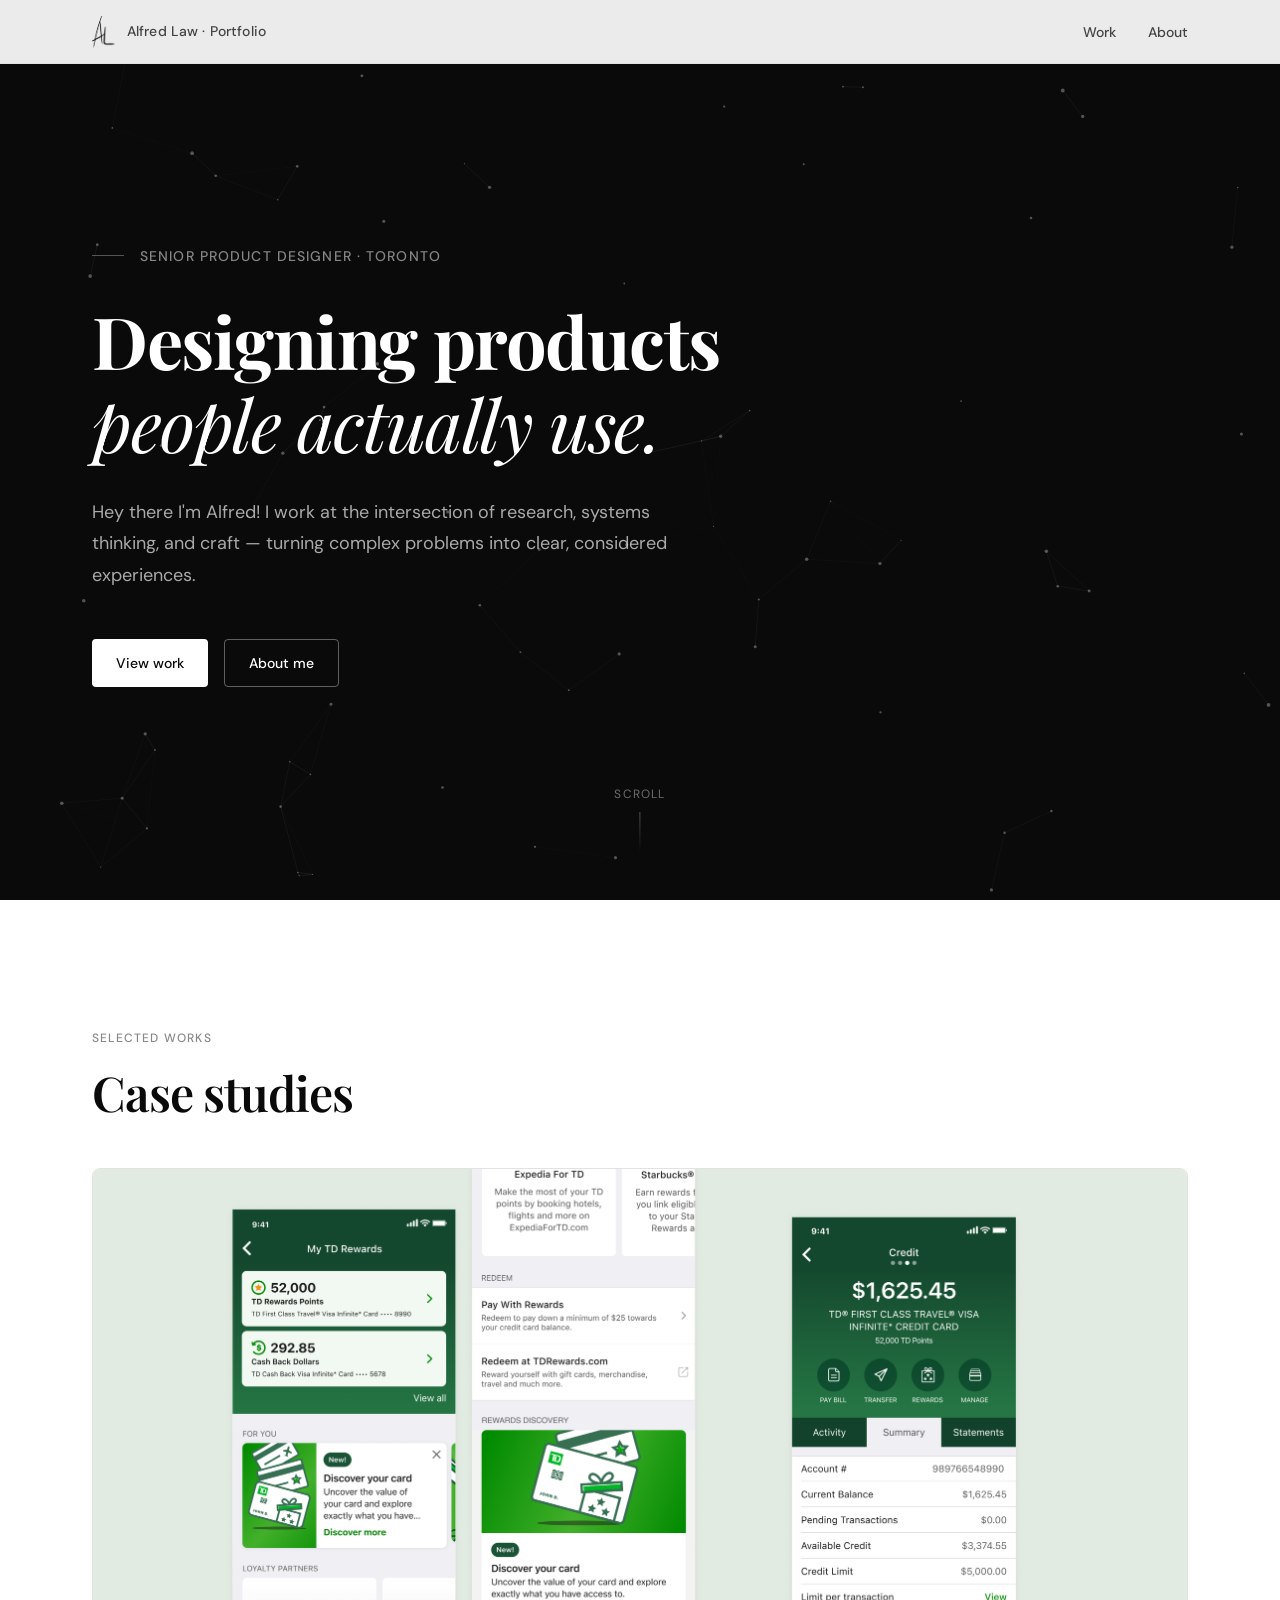
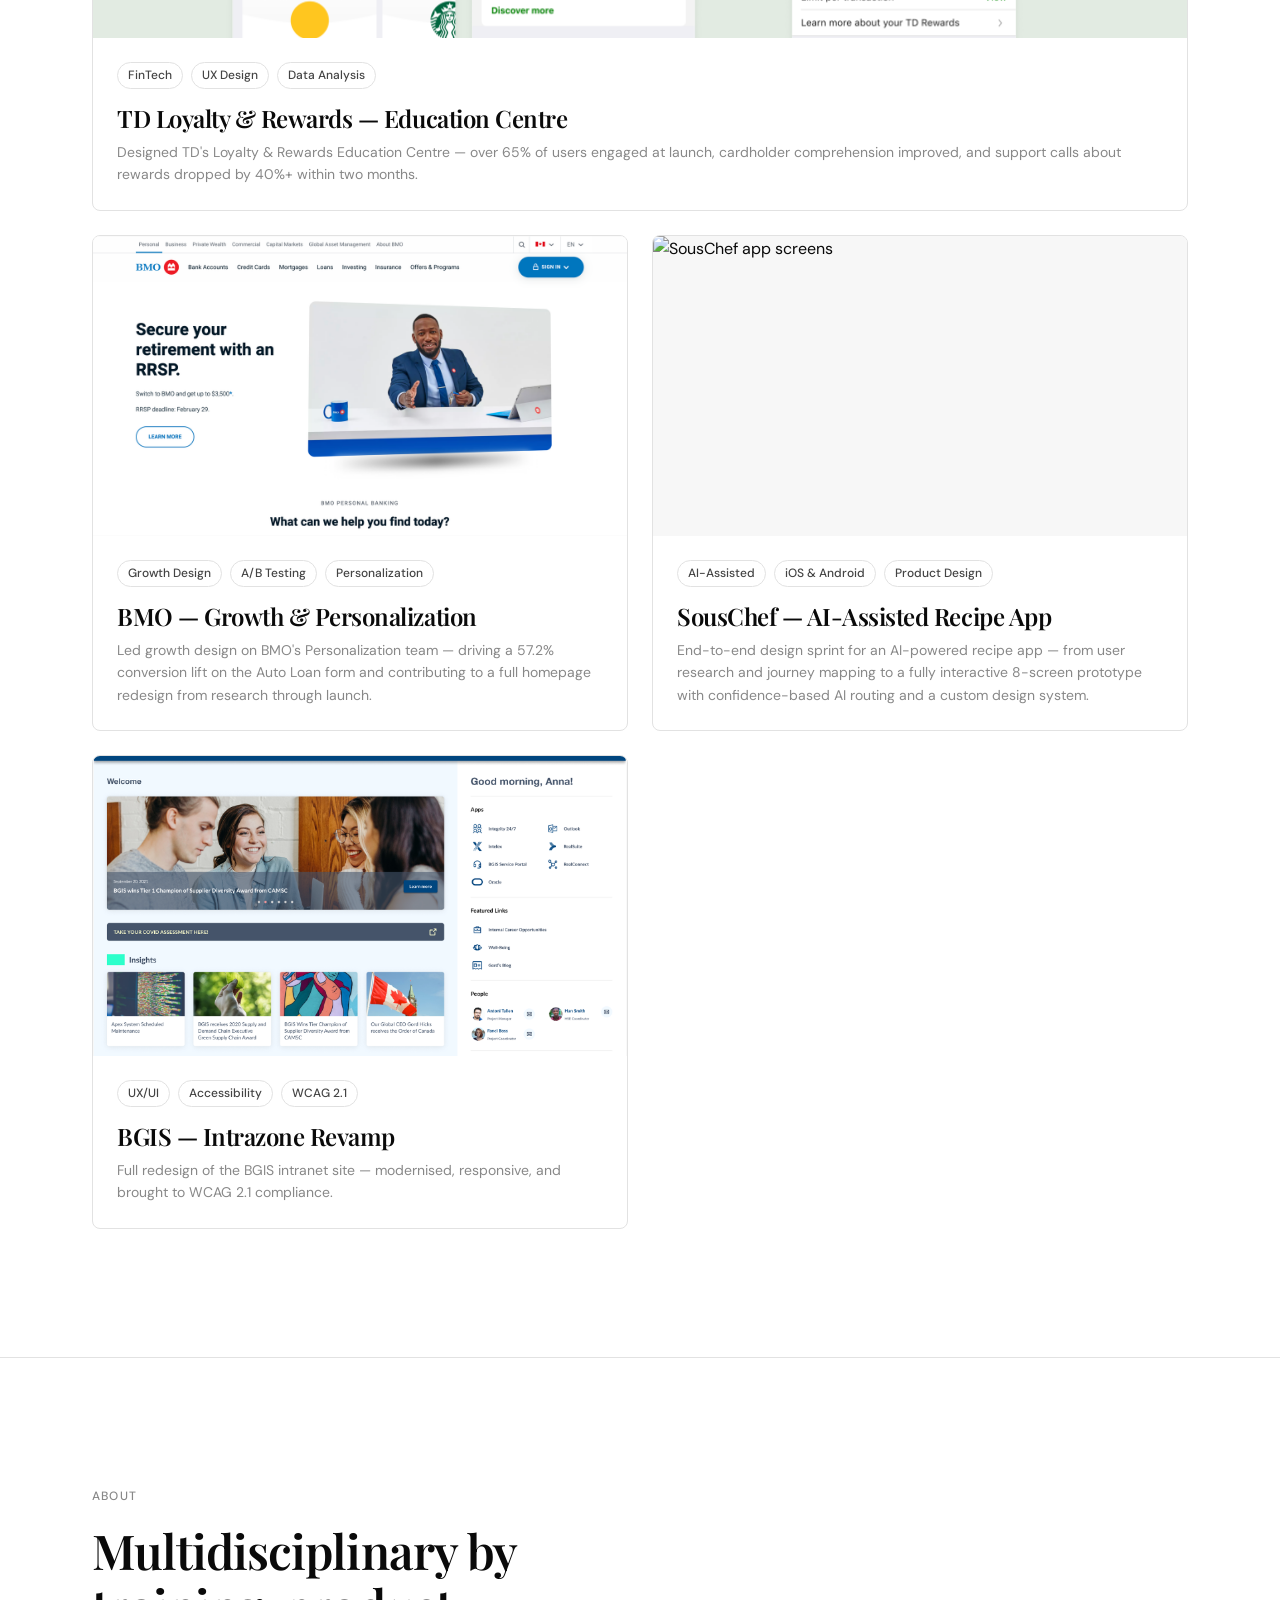
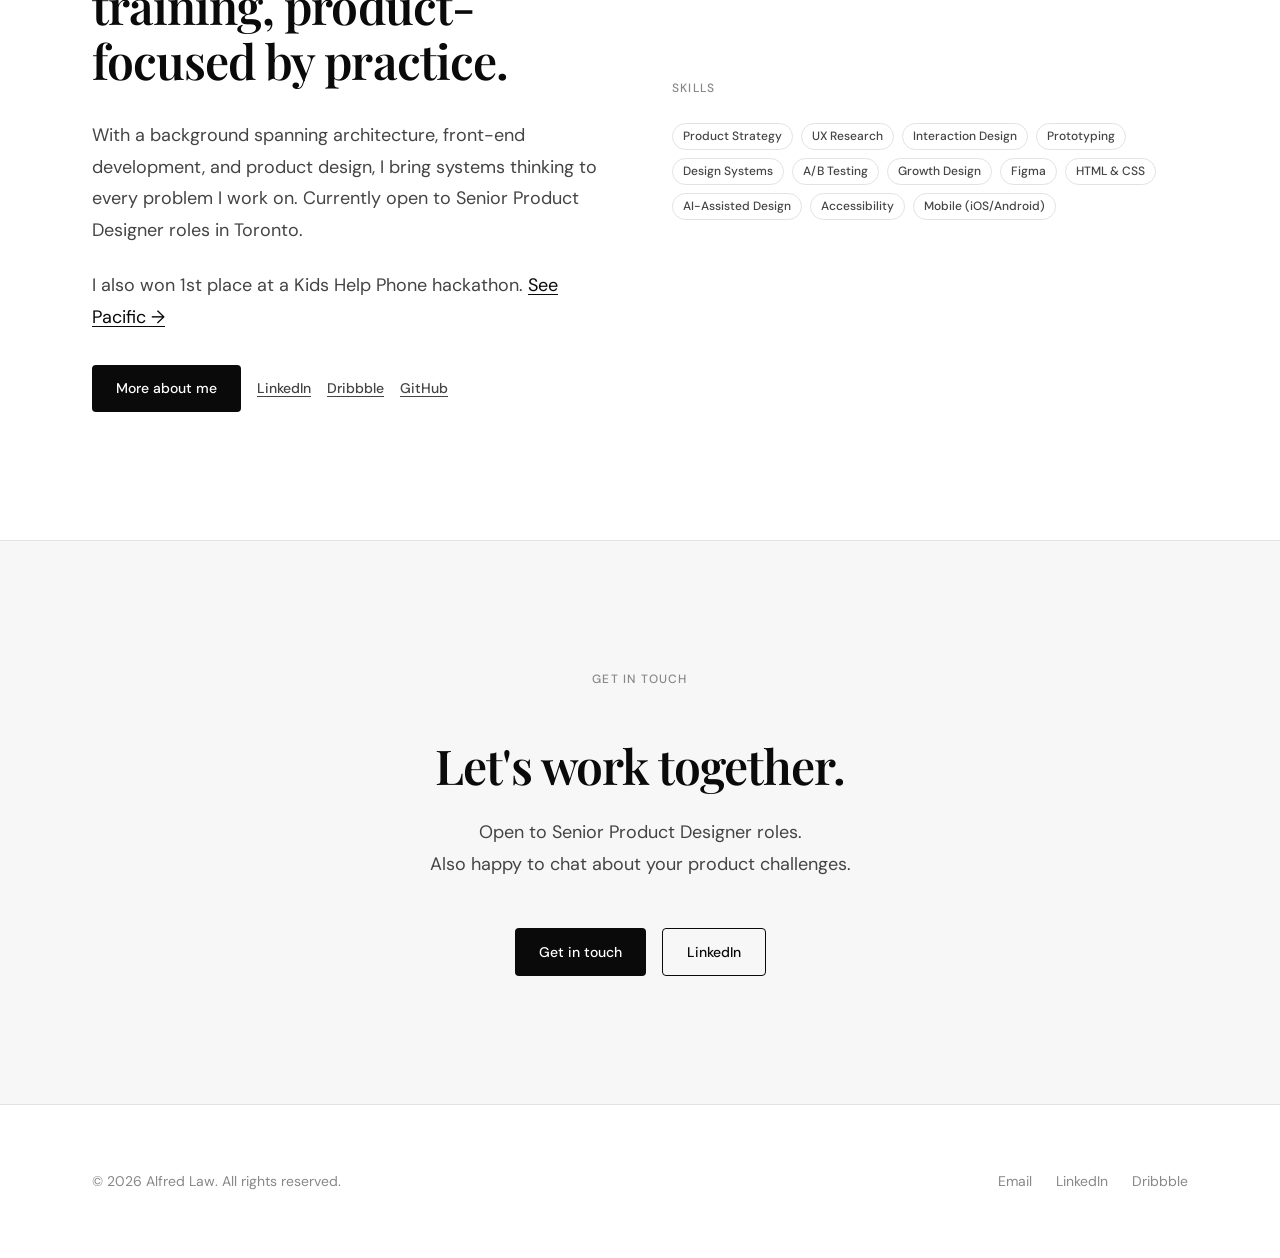
==== commit 89697345: "Hide LetsEat from work grid and reframe SousChef card - Remove LetsEat tile from homepage grid - Dro" ====
--- a/index.html
+++ b/index.html
@@ -259,10 +259,9 @@
               <span class="tag">AI-Assisted</span>
               <span class="tag">iOS & Android</span>
               <span class="tag">Product Design</span>
-              <span class="tag">Ongoing</span>
             </div>
             <h3 class="work-card__title">SousChef — AI-Assisted Recipe App</h3>
-            <p class="work-card__desc">An ongoing exploration project. AI-assisted design sprint producing a fully interactive 8-screen prototype — capturing recipes from any source using AI extraction and confidence-based routing.</p>
+            <p class="work-card__desc">End-to-end design sprint for an AI-powered recipe app — from user research and journey mapping to a fully interactive 8-screen prototype with confidence-based AI routing and a custom design system.</p>
           </div>
         </a>
 
@@ -282,20 +281,7 @@
           </div>
         </a>
 
-        <!-- LetsEat -->
-        <a href="work/letseat.html" class="work-card fade-up">
-          <div class="work-card__thumb">
-            <img src="assets/images/letseat-cover.png" alt="LetsEat app" loading="lazy" />
-          </div>
-          <div class="work-card__body">
-            <div class="work-card__tags">
-              <span class="tag">Mobile App</span>
-              <span class="tag">UX/UI</span>
-            </div>
-            <h3 class="work-card__title">LetsEat — Restaurant Menu App</h3>
-            <p class="work-card__desc">A dine-in app for post-COVID restaurants — contactless menus on customers' own phones, without downloading anything.</p>
-          </div>
-        </a>
+        <!-- LetsEat (hidden) -->
 
 
       </div>
